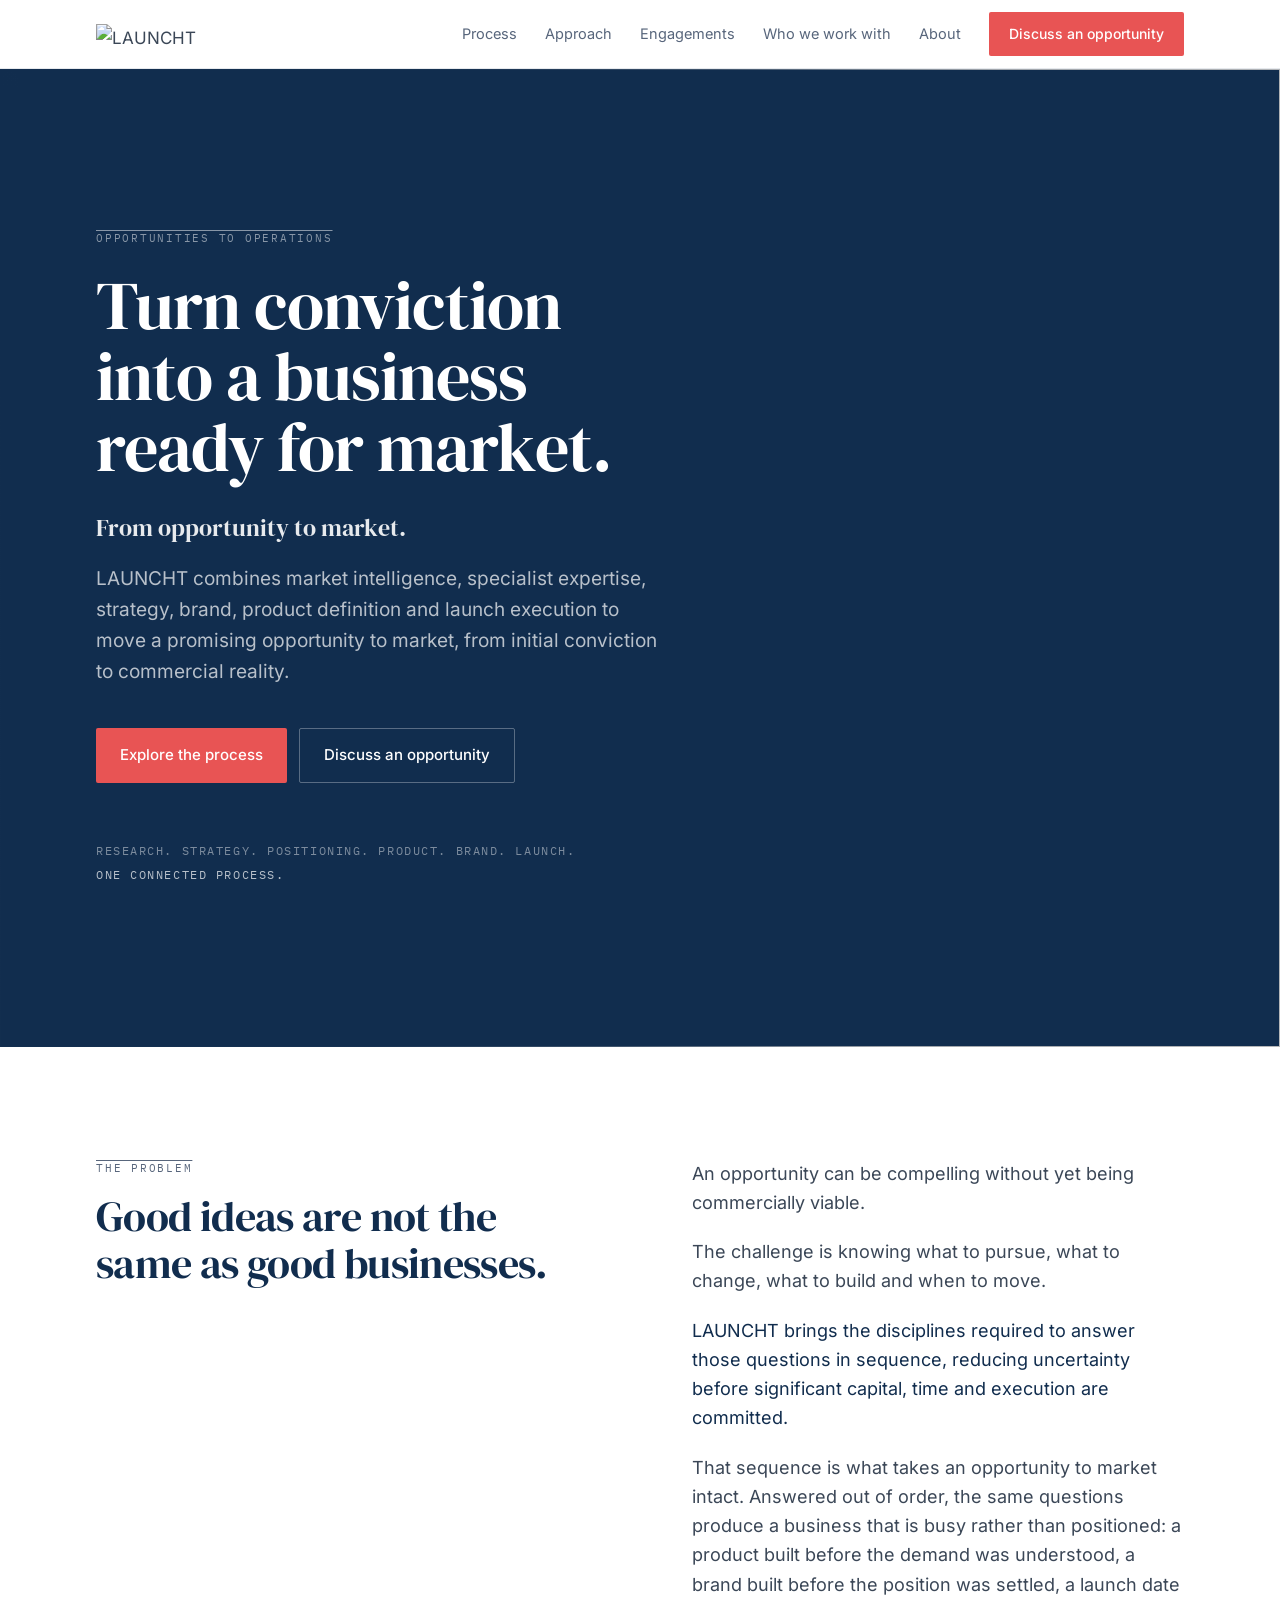
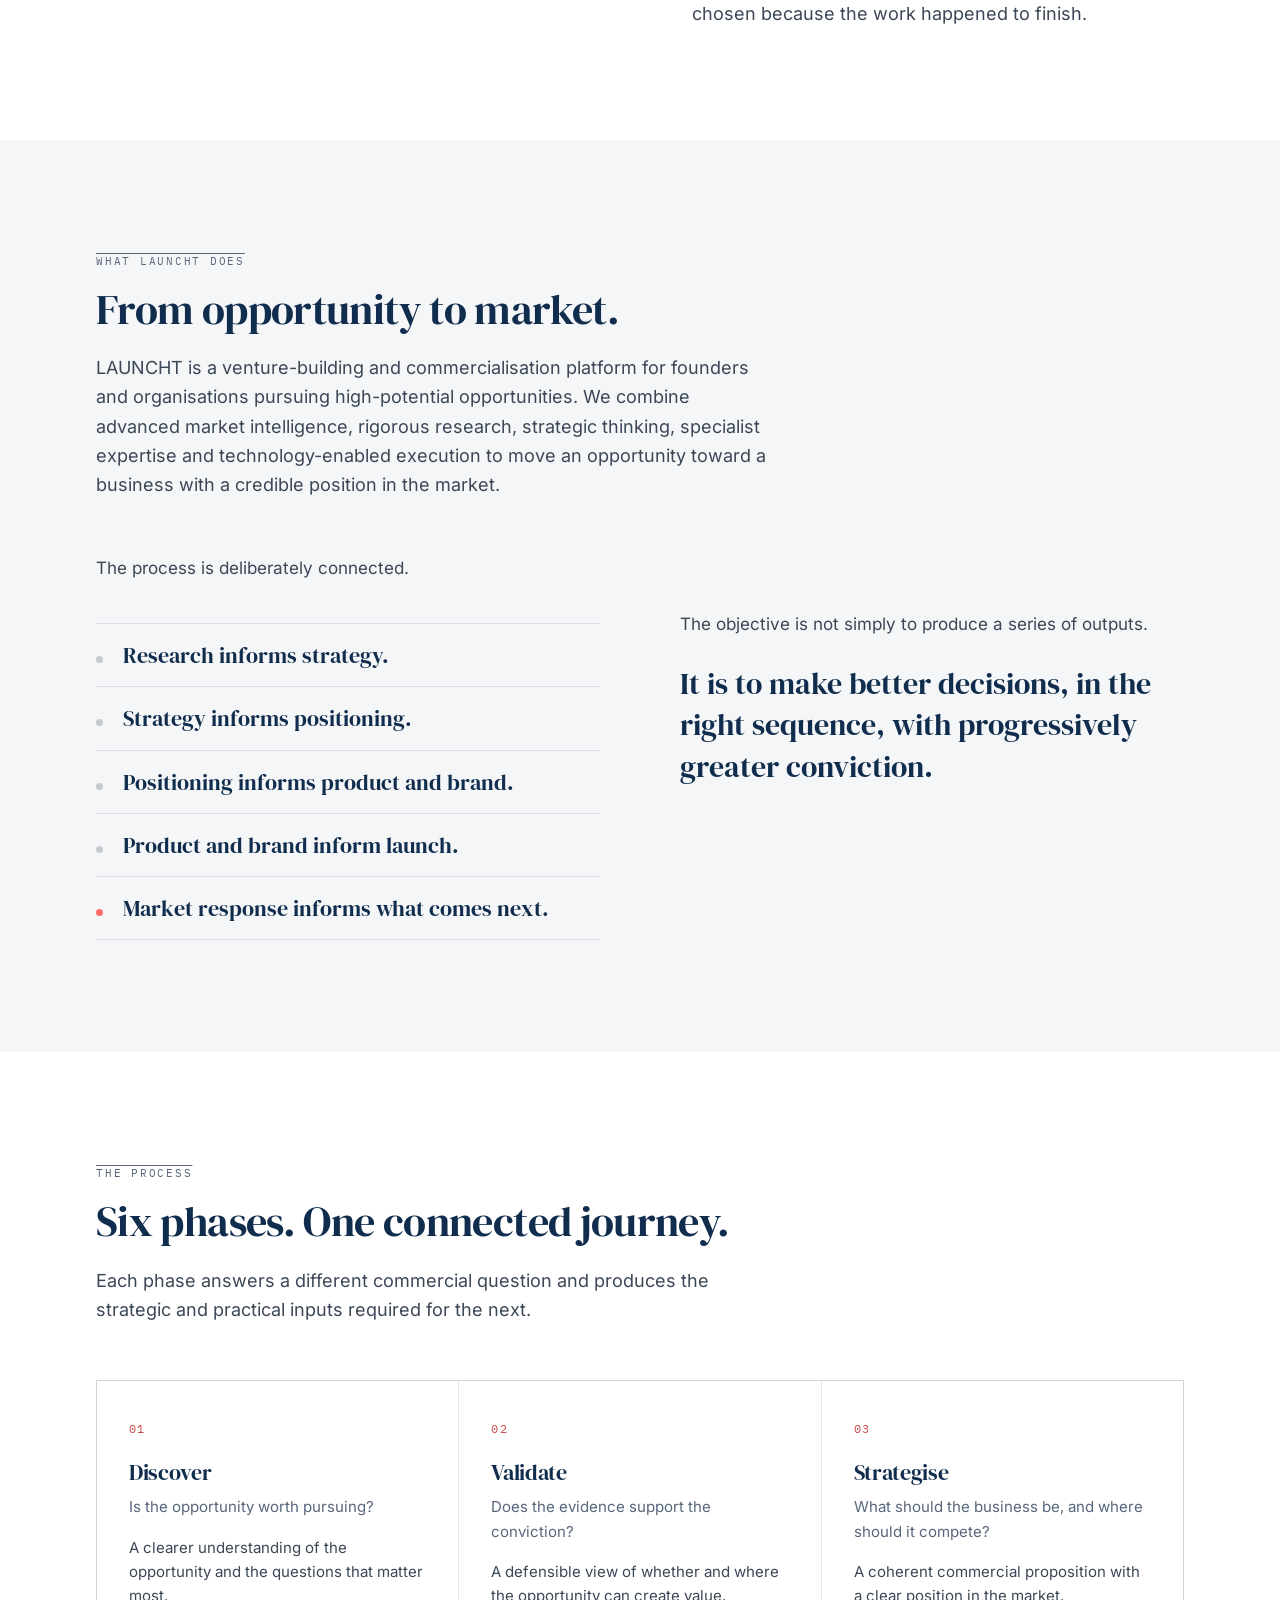
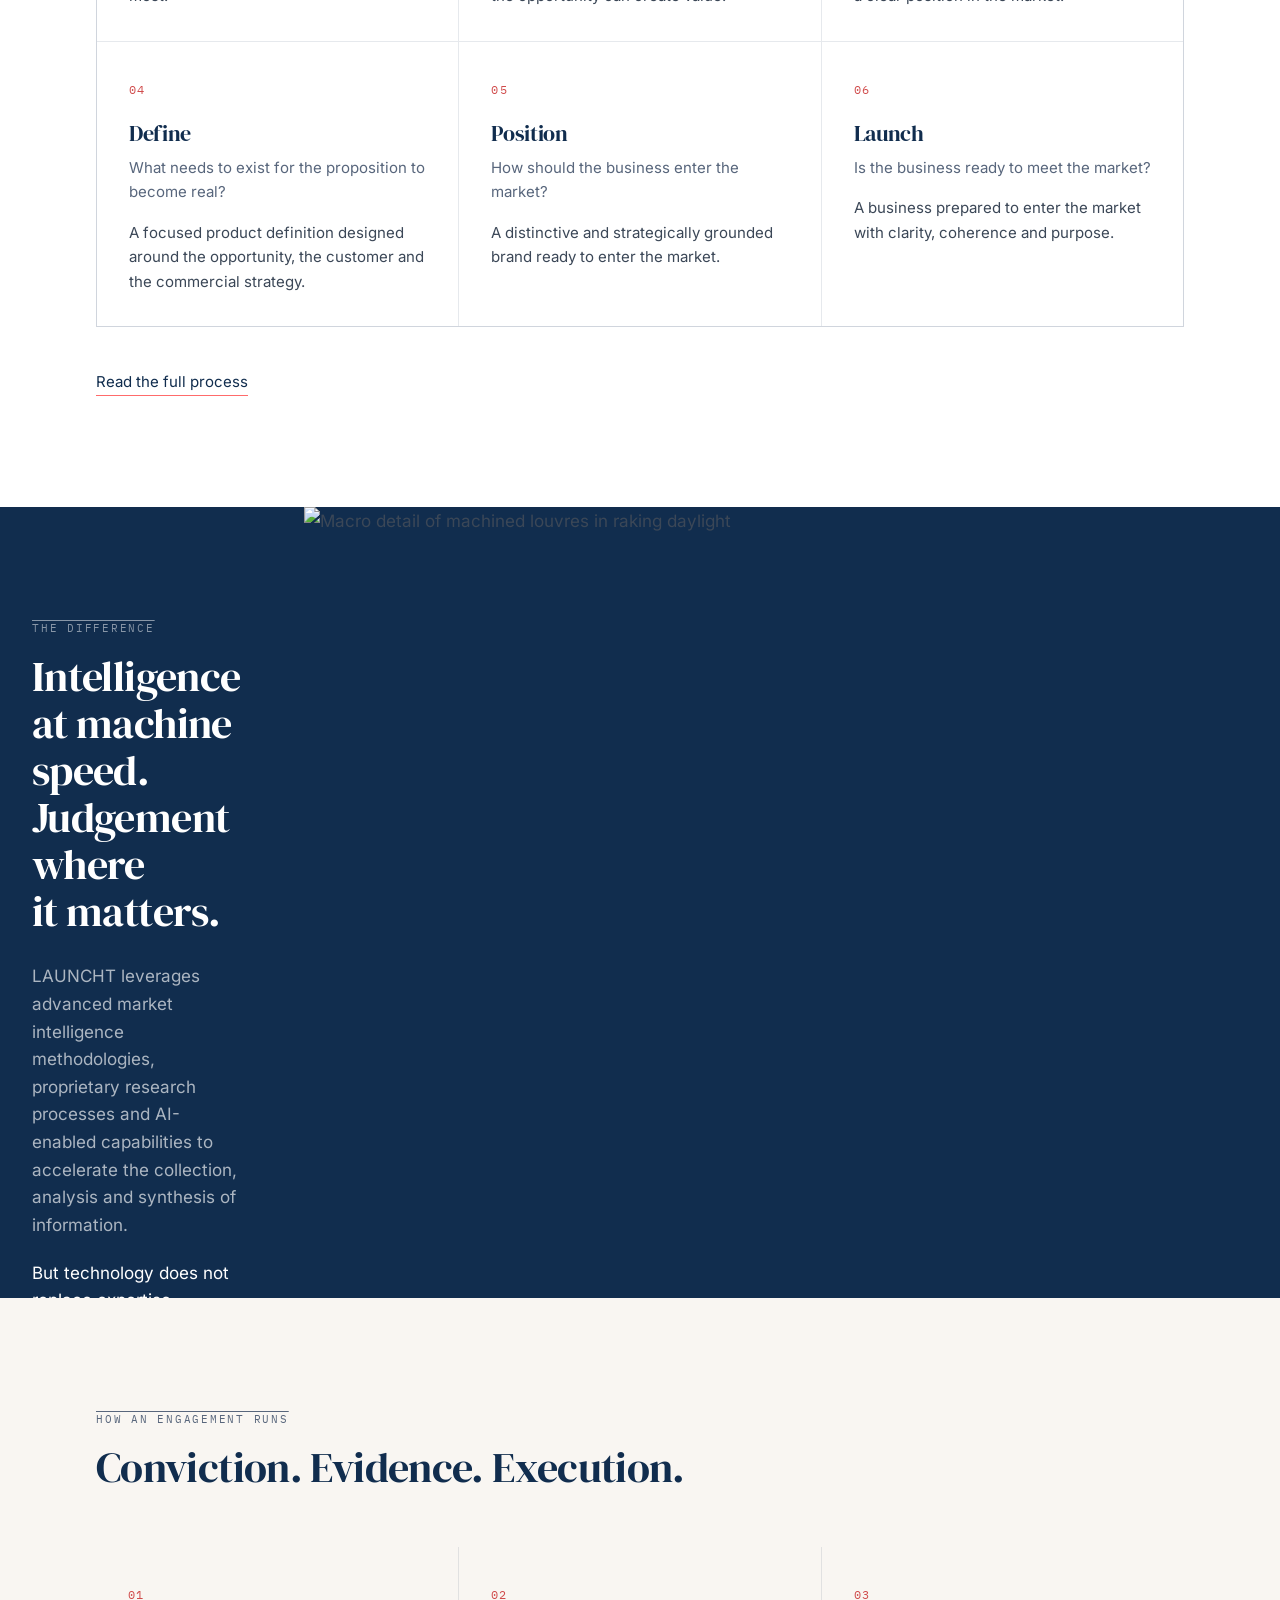
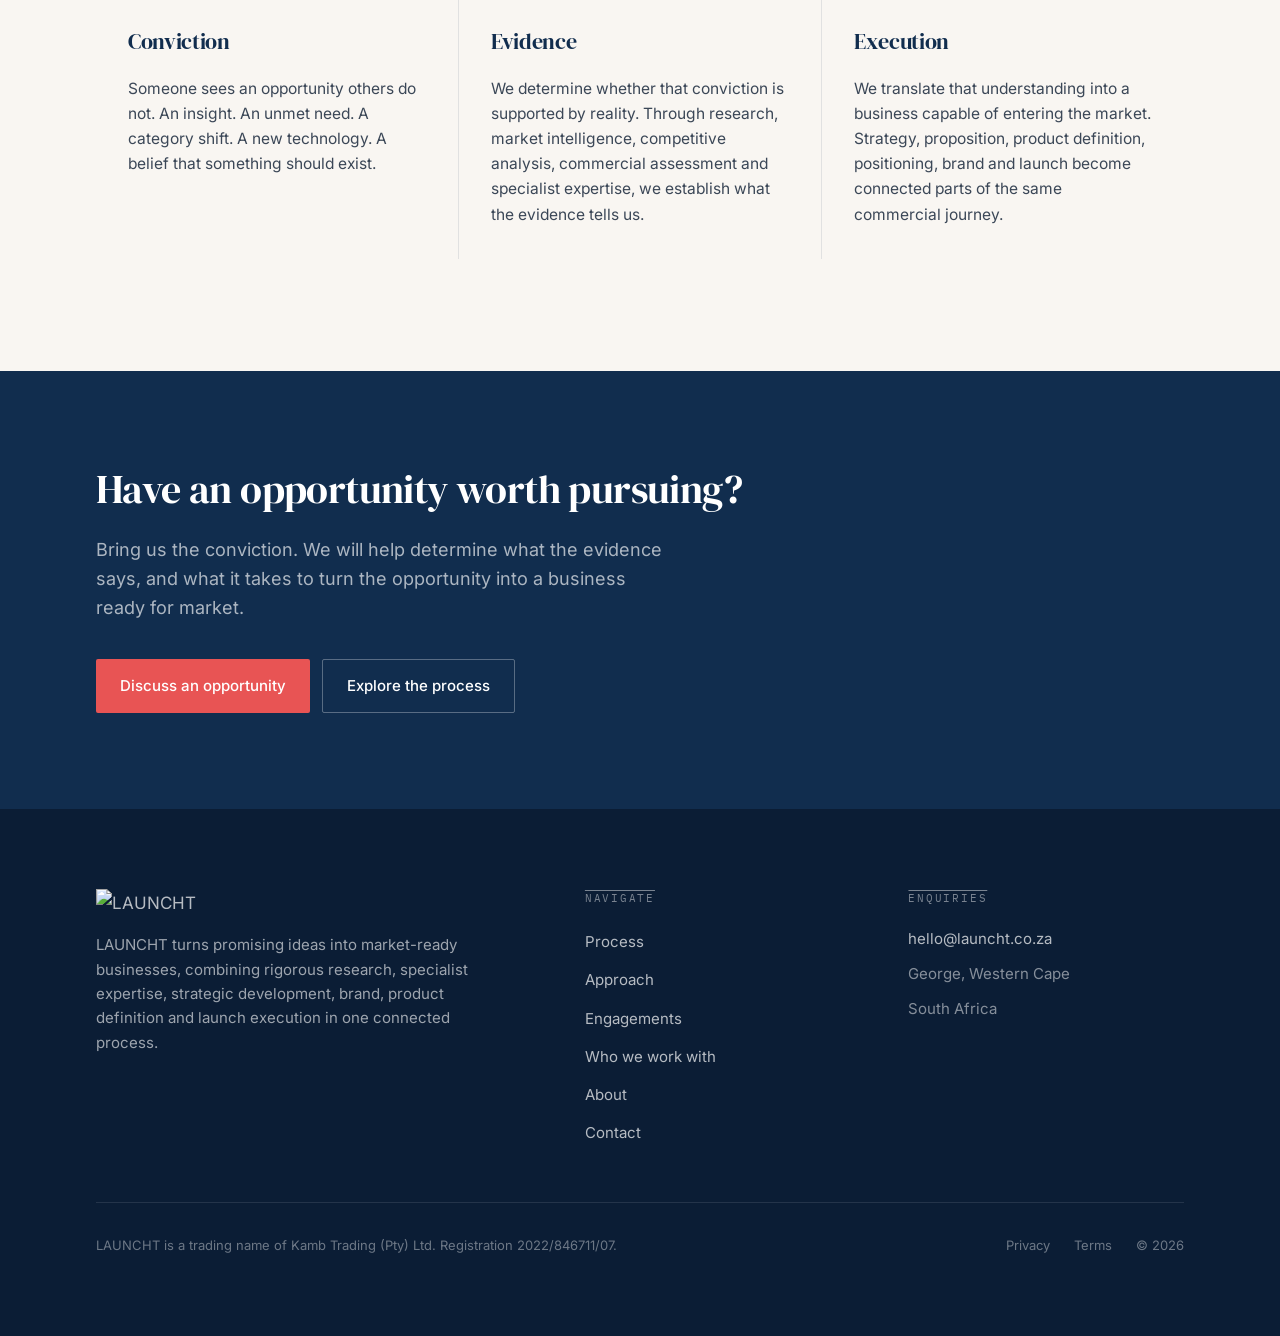
==== index.html @ ae45e566 "LAUNCHT preview: rebuild" ====
<!doctype html>
<html lang="en-ZA">
  <head>
    <meta charset="UTF-8" />
    <meta name="viewport" content="width=device-width, initial-scale=1" />
    <meta name="theme-color" content="#112D4E" />
    <link rel="icon" type="image/png" href="C:/Program Files/Git/launcht-site-preview/favicon.png" />
    <link rel="apple-touch-icon" href="C:/Program Files/Git/launcht-site-preview/logos/apple-touch-icon.png" />
    <!-- Two preloads. The serif sets the H1, which is the largest line on every page, so
         letting it swap would reflow the thing the visitor is reading first. Inter carries
         everything else. Mono is deliberately NOT preloaded - it sets overlines and phase
         markers at small sizes where a swap is invisible. -->
    <link rel="preload" href="C:/Program Files/Git/launcht-site-preview/fonts/dm-serif-display-400.woff2" as="font" type="font/woff2" crossorigin />
    <link rel="preload" href="C:/Program Files/Git/launcht-site-preview/fonts/inter-var.woff2" as="font" type="font/woff2" crossorigin />
    <meta data-rh="true" name="description" content="LAUNCHT moves an opportunity to market, combining research, strategy, brand, product definition and launch execution in one connected commercialisation process."/><meta data-rh="true" property="og:type" content="website"/><meta data-rh="true" property="og:title" content="LAUNCHT | Take an Opportunity to Market, on Evidence"/><meta data-rh="true" property="og:description" content="LAUNCHT moves an opportunity to market, combining research, strategy, brand, product definition and launch execution in one connected commercialisation process."/><meta data-rh="true" property="og:url" content="https://launcht.co.za/"/><meta data-rh="true" property="og:image" content="https://launcht.co.za/og.png"/> <link data-rh="true" rel="canonical" href="https://launcht.co.za/"/> <script data-rh="true" type="application/ld+json">{"@context":"https://schema.org","@type":"Organization","@id":"https://launcht.co.za/#organisation","name":"LAUNCHT","legalName":"Kamb Trading (Pty) Ltd","url":"https://launcht.co.za","logo":"https://launcht.co.za/logos/launcht-wordmark-navy.png","email":"hello@launcht.co.za","description":"A venture-building and commercialisation company. LAUNCHT combines research, strategy, brand, product definition and launch execution to take an opportunity to market.","address":{"@type":"PostalAddress","streetAddress":"3 Varing Avenue, Windsor Park","addressLocality":"George","addressRegion":"Western Cape","postalCode":"6529","addressCountry":"ZA"}}</script>
    <title data-rh="true">LAUNCHT | Take an Opportunity to Market, on Evidence</title>
    <meta data-rh="true" property="og:site_name" content="LAUNCHT"/><meta data-rh="true" property="og:locale" content="en_ZA"/><meta data-rh="true" property="og:image:width" content="1200"/><meta data-rh="true" property="og:image:height" content="630"/><meta data-rh="true" name="twitter:card" content="summary_large_image"/><meta data-rh="true" name="twitter:title" content="LAUNCHT | Take an Opportunity to Market, on Evidence"/><meta data-rh="true" name="twitter:description" content="LAUNCHT moves an opportunity to market, combining research, strategy, brand, product definition and launch execution in one connected commercialisation process."/><meta data-rh="true" name="twitter:image" content="https://launcht.co.za/og.png"/>
    <script type="module" crossorigin src="C:/Program Files/Git/launcht-site-preview/assets/nav-BCkyDh3F.js"></script>
    <style>@font-face{font-family:"DM Serif Display";font-style:normal;font-weight:400;font-display:swap;src:url(/fonts/dm-serif-display-400.woff2) format("woff2");unicode-range:U+0000-00FF,U+0131,U+0152-0153,U+02BB-02BC,U+02C6,U+02DA,U+02DC,U+0304,U+0308,U+0329,U+2000-206F,U+20AC,U+2122,U+2191,U+2193,U+2212,U+2215,U+FEFF,U+FFFD}@font-face{font-family:Inter;font-style:normal;font-weight:400 600;font-display:swap;src:url(/fonts/inter-var.woff2) format("woff2");unicode-range:U+0000-00FF,U+0131,U+0152-0153,U+02BB-02BC,U+02C6,U+02DA,U+02DC,U+0304,U+0308,U+0329,U+2000-206F,U+20AC,U+2122,U+2191,U+2193,U+2212,U+2215,U+FEFF,U+FFFD}@font-face{font-family:IBM Plex Mono;font-style:normal;font-weight:400;font-display:swap;src:url(/fonts/ibm-plex-mono-400.woff2) format("woff2");unicode-range:U+0000-00FF,U+0131,U+0152-0153,U+02BB-02BC,U+02C6,U+02DA,U+02DC,U+0304,U+0308,U+0329,U+2000-206F,U+20AC,U+2122,U+2191,U+2193,U+2212,U+2215,U+FEFF,U+FFFD}@font-face{font-family:IBM Plex Mono;font-style:normal;font-weight:500;font-display:swap;src:url(/fonts/ibm-plex-mono-500.woff2) format("woff2");unicode-range:U+0000-00FF,U+0131,U+0152-0153,U+02BB-02BC,U+02C6,U+02DA,U+02DC,U+0304,U+0308,U+0329,U+2000-206F,U+20AC,U+2122,U+2191,U+2193,U+2212,U+2215,U+FEFF,U+FFFD}*,:before,:after{--tw-border-spacing-x: 0;--tw-border-spacing-y: 0;--tw-translate-x: 0;--tw-translate-y: 0;--tw-rotate: 0;--tw-skew-x: 0;--tw-skew-y: 0;--tw-scale-x: 1;--tw-scale-y: 1;--tw-pan-x: ;--tw-pan-y: ;--tw-pinch-zoom: ;--tw-scroll-snap-strictness: proximity;--tw-gradient-from-position: ;--tw-gradient-via-position: ;--tw-gradient-to-position: ;--tw-ordinal: ;--tw-slashed-zero: ;--tw-numeric-figure: ;--tw-numeric-spacing: ;--tw-numeric-fraction: ;--tw-ring-inset: ;--tw-ring-offset-width: 0px;--tw-ring-offset-color: #fff;--tw-ring-color: rgb(59 130 246 / .5);--tw-ring-offset-shadow: 0 0 #0000;--tw-ring-shadow: 0 0 #0000;--tw-shadow: 0 0 #0000;--tw-shadow-colored: 0 0 #0000;--tw-blur: ;--tw-brightness: ;--tw-contrast: ;--tw-grayscale: ;--tw-hue-rotate: ;--tw-invert: ;--tw-saturate: ;--tw-sepia: ;--tw-drop-shadow: ;--tw-backdrop-blur: ;--tw-backdrop-brightness: ;--tw-backdrop-contrast: ;--tw-backdrop-grayscale: ;--tw-backdrop-hue-rotate: ;--tw-backdrop-invert: ;--tw-backdrop-opacity: ;--tw-backdrop-saturate: ;--tw-backdrop-sepia: ;--tw-contain-size: ;--tw-contain-layout: ;--tw-contain-paint: ;--tw-contain-style: }::backdrop{--tw-border-spacing-x: 0;--tw-border-spacing-y: 0;--tw-translate-x: 0;--tw-translate-y: 0;--tw-rotate: 0;--tw-skew-x: 0;--tw-skew-y: 0;--tw-scale-x: 1;--tw-scale-y: 1;--tw-pan-x: ;--tw-pan-y: ;--tw-pinch-zoom: ;--tw-scroll-snap-strictness: proximity;--tw-gradient-from-position: ;--tw-gradient-via-position: ;--tw-gradient-to-position: ;--tw-ordinal: ;--tw-slashed-zero: ;--tw-numeric-figure: ;--tw-numeric-spacing: ;--tw-numeric-fraction: ;--tw-ring-inset: ;--tw-ring-offset-width: 0px;--tw-ring-offset-color: #fff;--tw-ring-color: rgb(59 130 246 / .5);--tw-ring-offset-shadow: 0 0 #0000;--tw-ring-shadow: 0 0 #0000;--tw-shadow: 0 0 #0000;--tw-shadow-colored: 0 0 #0000;--tw-blur: ;--tw-brightness: ;--tw-contrast: ;--tw-grayscale: ;--tw-hue-rotate: ;--tw-invert: ;--tw-saturate: ;--tw-sepia: ;--tw-drop-shadow: ;--tw-backdrop-blur: ;--tw-backdrop-brightness: ;--tw-backdrop-contrast: ;--tw-backdrop-grayscale: ;--tw-backdrop-hue-rotate: ;--tw-backdrop-invert: ;--tw-backdrop-opacity: ;--tw-backdrop-saturate: ;--tw-backdrop-sepia: ;--tw-contain-size: ;--tw-contain-layout: ;--tw-contain-paint: ;--tw-contain-style: }*,:before,:after{box-sizing:border-box;border-width:0;border-style:solid;border-color:#e5e7eb}:before,:after{--tw-content: ""}html,:host{line-height:1.5;-webkit-text-size-adjust:100%;-moz-tab-size:4;-o-tab-size:4;tab-size:4;font-family:Inter,system-ui,-apple-system,Segoe UI,sans-serif;font-feature-settings:normal;font-variation-settings:normal;-webkit-tap-highlight-color:transparent}body{margin:0;line-height:inherit}hr{height:0;color:inherit;border-top-width:1px}abbr:where([title]){-webkit-text-decoration:underline dotted;text-decoration:underline dotted}h1,h2,h3,h4,h5,h6{font-size:inherit;font-weight:inherit}a{color:inherit;text-decoration:inherit}b,strong{font-weight:bolder}code,kbd,samp,pre{font-family:IBM Plex Mono,ui-monospace,monospace;font-feature-settings:normal;font-variation-settings:normal;font-size:1em}small{font-size:80%}sub,sup{font-size:75%;line-height:0;position:relative;vertical-align:baseline}sub{bottom:-.25em}sup{top:-.5em}table{text-indent:0;border-color:inherit;border-collapse:collapse}button,input,optgroup,select,textarea{font-family:inherit;font-feature-settings:inherit;font-variation-settings:inherit;font-size:100%;font-weight:inherit;line-height:inherit;letter-spacing:inherit;color:inherit;margin:0;padding:0}button,select{text-transform:none}button,input:where([type=button]),input:where([type=reset]),input:where([type=submit]){-webkit-appearance:button;background-color:transparent;background-image:none}:-moz-focusring{outline:auto}:-moz-ui-invalid{box-shadow:none}progress{vertical-align:baseline}::-webkit-inner-spin-button,::-webkit-outer-spin-button{height:auto}[type=search]{-webkit-appearance:textfield;outline-offset:-2px}::-webkit-search-decoration{-webkit-appearance:none}::-webkit-file-upload-button{-webkit-appearance:button;font:inherit}summary{display:list-item}blockquote,dl,dd,h1,h2,h3,h4,h5,h6,hr,figure,p,pre{margin:0}fieldset{margin:0;padding:0}legend{padding:0}ol,ul,menu{list-style:none;margin:0;padding:0}dialog{padding:0}textarea{resize:vertical}input::-moz-placeholder,textarea::-moz-placeholder{opacity:1;color:#9ca3af}input::placeholder,textarea::placeholder{opacity:1;color:#9ca3af}button,[role=button]{cursor:pointer}:disabled{cursor:default}img,svg,video,canvas,audio,iframe,embed,object{display:block;vertical-align:middle}img,video{max-width:100%;height:auto}[hidden]:where(:not([hidden=until-found])){display:none}:root{color-scheme:light}html{-webkit-text-size-adjust:100%;scroll-behavior:smooth}html[data-nav-open]{overflow:hidden}body{--tw-bg-opacity: 1;background-color:rgb(255 255 255 / var(--tw-bg-opacity, 1));font-family:Inter,system-ui,-apple-system,Segoe UI,sans-serif;--tw-text-opacity: 1;color:rgb(59 71 87 / var(--tw-text-opacity, 1));-webkit-font-smoothing:antialiased;-moz-osx-font-smoothing:grayscale;font-size:17px;line-height:1.65}h1,h2,h3{font-family:DM Serif Display,Georgia,Times New Roman,serif;font-weight:400;--tw-text-opacity: 1;color:rgb(17 45 78 / var(--tw-text-opacity, 1));text-wrap:balance;letter-spacing:-.015em}h1,h2,h3{font-weight:400!important;font-synthesis-weight:none}::-moz-selection{background-color:#ff6b6b40;--tw-text-opacity: 1;color:rgb(17 45 78 / var(--tw-text-opacity, 1))}::selection{background-color:#ff6b6b40;--tw-text-opacity: 1;color:rgb(17 45 78 / var(--tw-text-opacity, 1))}:focus-visible{outline:2px solid transparent;outline-offset:2px;--tw-ring-offset-shadow: var(--tw-ring-inset) 0 0 0 var(--tw-ring-offset-width) var(--tw-ring-offset-color);--tw-ring-shadow: var(--tw-ring-inset) 0 0 0 calc(2px + var(--tw-ring-offset-width)) var(--tw-ring-color);box-shadow:var(--tw-ring-offset-shadow),var(--tw-ring-shadow),var(--tw-shadow, 0 0 #0000);--tw-ring-opacity: 1;--tw-ring-color: rgb(255 107 107 / var(--tw-ring-opacity, 1));--tw-ring-offset-width: 2px;--tw-ring-offset-color: #FFFFFF}@media (prefers-reduced-motion: reduce){html{scroll-behavior:auto}*,*:before,*:after{animation-duration:.01ms!important;transition-duration:.01ms!important}}.overline{font-family:IBM Plex Mono,ui-monospace,monospace;font-size:11px;text-transform:uppercase;letter-spacing:.16em;--tw-text-opacity: 1;color:rgb(88 102 124 / var(--tw-text-opacity, 1))}.wrap{margin-left:auto;margin-right:auto;width:100%;max-width:72rem;padding-left:1.5rem;padding-right:1.5rem}@media (min-width: 640px){.wrap{padding-left:2rem;padding-right:2rem}}.band{padding-top:5rem;padding-bottom:5rem}@media (min-width: 640px){.band{padding-top:7rem;padding-bottom:7rem}}.btn-primary{display:inline-flex;align-items:center;justify-content:center;gap:.5rem;border-radius:.125rem;padding:.875rem 1.5rem;font-family:Inter,system-ui,-apple-system,Segoe UI,sans-serif;font-size:15px;font-weight:500;transition-property:color,background-color,border-color,text-decoration-color,fill,stroke;transition-timing-function:cubic-bezier(.4,0,.2,1);transition-duration:.15s;--tw-bg-opacity: 1;background-color:rgb(232 84 84 / var(--tw-bg-opacity, 1));--tw-text-opacity: 1;color:rgb(255 255 255 / var(--tw-text-opacity, 1))}.btn-primary:hover{--tw-bg-opacity: 1;background-color:rgb(214 74 74 / var(--tw-bg-opacity, 1))}.btn-ghost{display:inline-flex;align-items:center;justify-content:center;gap:.5rem;border-radius:.125rem;padding:.875rem 1.5rem;font-family:Inter,system-ui,-apple-system,Segoe UI,sans-serif;font-size:15px;font-weight:500;transition-property:color,background-color,border-color,text-decoration-color,fill,stroke;transition-timing-function:cubic-bezier(.4,0,.2,1);transition-duration:.15s;border-width:1px;border-color:#112d4e40;--tw-text-opacity: 1;color:rgb(17 45 78 / var(--tw-text-opacity, 1))}.btn-ghost:hover{border-color:#112d4e99;background-color:#112d4e08}.btn-ghost-invert{display:inline-flex;align-items:center;justify-content:center;gap:.5rem;border-radius:.125rem;padding:.875rem 1.5rem;font-family:Inter,system-ui,-apple-system,Segoe UI,sans-serif;font-size:15px;font-weight:500;transition-property:color,background-color,border-color,text-decoration-color,fill,stroke;transition-timing-function:cubic-bezier(.4,0,.2,1);transition-duration:.15s;border-width:1px;border-color:#ffffff4d;--tw-text-opacity: 1;color:rgb(255 255 255 / var(--tw-text-opacity, 1))}.btn-ghost-invert:hover{border-color:#ffffffb3;background-color:#ffffff1a}.rule{border-top-width:1px;border-color:#112d4e1a}.pointer-events-none{pointer-events:none}.visible{visibility:visible}.invisible{visibility:hidden}.static{position:static}.fixed{position:fixed}.absolute{position:absolute}.relative{position:relative}.sticky{position:sticky}.inset-0{inset:0}.left-\[-9999px\]{left:-9999px}.top-0{top:0}.top-auto{top:auto}.z-40{z-index:40}.order-1{order:1}.order-2{order:2}.-mr-2{margin-right:-.5rem}.mb-12{margin-bottom:3rem}.mb-2{margin-bottom:.5rem}.ml-auto{margin-left:auto}.mt-1{margin-top:.25rem}.mt-10{margin-top:2.5rem}.mt-12{margin-top:3rem}.mt-14{margin-top:3.5rem}.mt-2{margin-top:.5rem}.mt-3{margin-top:.75rem}.mt-4{margin-top:1rem}.mt-5{margin-top:1.25rem}.mt-6{margin-top:1.5rem}.mt-7{margin-top:1.75rem}.mt-8{margin-top:2rem}.mt-9{margin-top:2.25rem}.block{display:block}.flex{display:flex}.inline-flex{display:inline-flex}.table{display:table}.grid{display:grid}.hidden{display:none}.h-11{height:2.75rem}.h-4{height:1rem}.h-\[19px\]{height:19px}.h-\[20px\]{height:20px}.h-\[280px\]{height:280px}.h-\[68px\]{height:68px}.h-\[7px\]{height:7px}.h-full{height:100%}.h-px{height:1px}.min-h-screen{min-height:100vh}.w-11{width:2.75rem}.w-4{width:1rem}.w-\[7px\]{width:7px}.w-auto{width:auto}.w-full{width:100%}.w-px{width:1px}.min-w-0{min-width:0px}.max-w-2xl{max-width:42rem}.max-w-3xl{max-width:48rem}.max-w-4xl{max-width:56rem}.max-w-none{max-width:none}.max-w-sm{max-width:24rem}.max-w-xl{max-width:36rem}.flex-1{flex:1 1 0%}.shrink-0{flex-shrink:0}.flex-col{flex-direction:column}.flex-wrap{flex-wrap:wrap}.items-start{align-items:flex-start}.items-center{align-items:center}.items-baseline{align-items:baseline}.justify-center{justify-content:center}.justify-between{justify-content:space-between}.gap-10{gap:2.5rem}.gap-12{gap:3rem}.gap-14{gap:3.5rem}.gap-3{gap:.75rem}.gap-4{gap:1rem}.gap-5{gap:1.25rem}.gap-6{gap:1.5rem}.gap-7{gap:1.75rem}.gap-px{gap:1px}.gap-x-10{-moz-column-gap:2.5rem;column-gap:2.5rem}.gap-x-8{-moz-column-gap:2rem;column-gap:2rem}.gap-y-0{row-gap:0px}.gap-y-3{row-gap:.75rem}.space-y-0>:not([hidden])~:not([hidden]){--tw-space-y-reverse: 0;margin-top:calc(0px * calc(1 - var(--tw-space-y-reverse)));margin-bottom:calc(0px * var(--tw-space-y-reverse))}.space-y-2\.5>:not([hidden])~:not([hidden]){--tw-space-y-reverse: 0;margin-top:calc(.625rem * calc(1 - var(--tw-space-y-reverse)));margin-bottom:calc(.625rem * var(--tw-space-y-reverse))}.space-y-3>:not([hidden])~:not([hidden]){--tw-space-y-reverse: 0;margin-top:calc(.75rem * calc(1 - var(--tw-space-y-reverse)));margin-bottom:calc(.75rem * var(--tw-space-y-reverse))}.space-y-4>:not([hidden])~:not([hidden]){--tw-space-y-reverse: 0;margin-top:calc(1rem * calc(1 - var(--tw-space-y-reverse)));margin-bottom:calc(1rem * var(--tw-space-y-reverse))}.space-y-5>:not([hidden])~:not([hidden]){--tw-space-y-reverse: 0;margin-top:calc(1.25rem * calc(1 - var(--tw-space-y-reverse)));margin-bottom:calc(1.25rem * var(--tw-space-y-reverse))}.space-y-6>:not([hidden])~:not([hidden]){--tw-space-y-reverse: 0;margin-top:calc(1.5rem * calc(1 - var(--tw-space-y-reverse)));margin-bottom:calc(1.5rem * var(--tw-space-y-reverse))}.overflow-hidden{overflow:hidden}.rounded-full{border-radius:9999px}.rounded-sm{border-radius:.125rem}.border{border-width:1px}.border-b{border-bottom-width:1px}.border-l-2{border-left-width:2px}.border-t{border-top-width:1px}.border-ink\/10{border-color:#112d4e1a}.border-ink\/15{border-color:#112d4e26}.border-ink\/20{border-color:#112d4e33}.border-ink\/30{border-color:#112d4e4d}.border-ink\/\[0\.07\]{border-color:#112d4e12}.border-salmon{--tw-border-opacity: 1;border-color:rgb(255 107 107 / var(--tw-border-opacity, 1))}.border-salmon\/40{border-color:#ff6b6b66}.border-white\/10{border-color:#ffffff1a}.border-white\/15{border-color:#ffffff26}.bg-bone{--tw-bg-opacity: 1;background-color:rgb(245 246 247 / var(--tw-bg-opacity, 1))}.bg-ink\/10{background-color:#112d4e1a}.bg-midnight{--tw-bg-opacity: 1;background-color:rgb(17 45 78 / var(--tw-bg-opacity, 1))}.bg-midnight-deep{--tw-bg-opacity: 1;background-color:rgb(11 29 53 / var(--tw-bg-opacity, 1))}.bg-paper{--tw-bg-opacity: 1;background-color:rgb(255 255 255 / var(--tw-bg-opacity, 1))}.bg-paper\/95{background-color:#fffffff2}.bg-salmon\/\[0\.07\]{background-color:#ff6b6b12}.bg-sand{--tw-bg-opacity: 1;background-color:rgb(249 246 242 / var(--tw-bg-opacity, 1))}.object-cover{-o-object-fit:cover;object-fit:cover}.p-7{padding:1.75rem}.p-8{padding:2rem}.\!px-5{padding-left:1.25rem!important;padding-right:1.25rem!important}.\!py-2\.5{padding-top:.625rem!important;padding-bottom:.625rem!important}.px-4{padding-left:1rem;padding-right:1rem}.px-6{padding-left:1.5rem;padding-right:1.5rem}.py-16{padding-top:4rem;padding-bottom:4rem}.py-20{padding-top:5rem;padding-bottom:5rem}.py-24{padding-top:6rem;padding-bottom:6rem}.py-28{padding-top:7rem;padding-bottom:7rem}.py-3{padding-top:.75rem;padding-bottom:.75rem}.py-3\.5{padding-top:.875rem;padding-bottom:.875rem}.py-4{padding-top:1rem;padding-bottom:1rem}.py-8{padding-top:2rem;padding-bottom:2rem}.pb-0\.5{padding-bottom:.125rem}.pb-1{padding-bottom:.25rem}.pl-5{padding-left:1.25rem}.pt-5{padding-top:1.25rem}.pt-6{padding-top:1.5rem}.pt-8{padding-top:2rem}.font-display{font-family:DM Serif Display,Georgia,Times New Roman,serif}.font-mono{font-family:IBM Plex Mono,ui-monospace,monospace}.\!text-\[14px\]{font-size:14px!important}.text-\[12\.5px\]{font-size:12.5px}.text-\[12px\]{font-size:12px}.text-\[13\.5px\]{font-size:13.5px}.text-\[13px\]{font-size:13px}.text-\[14\.5px\]{font-size:14.5px}.text-\[14px\]{font-size:14px}.text-\[15\.5px\]{font-size:15.5px}.text-\[15px\]{font-size:15px}.text-\[16\.5px\]{font-size:16.5px}.text-\[16px\]{font-size:16px}.text-\[17px\]{font-size:17px}.text-\[18px\]{font-size:18px}.text-\[19px\]{font-size:19px}.text-\[20px\]{font-size:20px}.text-\[21px\]{font-size:21px}.text-\[22px\]{font-size:22px}.text-\[24px\]{font-size:24px}.text-\[26px\]{font-size:26px}.text-\[28px\]{font-size:28px}.text-\[30px\]{font-size:30px}.text-\[36px\]{font-size:36px}.text-\[38px\]{font-size:38px}.text-\[40px\]{font-size:40px}.font-medium{font-weight:500}.uppercase{text-transform:uppercase}.leading-\[1\.04\]{line-height:1.04}.leading-\[1\.06\]{line-height:1.06}.leading-\[1\.12\]{line-height:1.12}.leading-\[1\.1\]{line-height:1.1}.leading-loose{line-height:2}.leading-relaxed{line-height:1.625}.leading-snug{line-height:1.375}.leading-tight{line-height:1.25}.tracking-\[0\.12em\]{letter-spacing:.12em}.tracking-\[0\.13em\]{letter-spacing:.13em}.tracking-\[0\.14em\]{letter-spacing:.14em}.tracking-\[0\.1em\]{letter-spacing:.1em}.\!text-white{--tw-text-opacity: 1 !important;color:rgb(255 255 255 / var(--tw-text-opacity, 1))!important}.\!text-white\/45{color:#ffffff73!important}.\!text-white\/50{color:#ffffff80!important}.text-body{--tw-text-opacity: 1;color:rgb(59 71 87 / var(--tw-text-opacity, 1))}.text-ink{--tw-text-opacity: 1;color:rgb(17 45 78 / var(--tw-text-opacity, 1))}.text-muted{--tw-text-opacity: 1;color:rgb(88 102 124 / var(--tw-text-opacity, 1))}.text-salmon{--tw-text-opacity: 1;color:rgb(255 107 107 / var(--tw-text-opacity, 1))}.text-salmon-fill{--tw-text-opacity: 1;color:rgb(232 84 84 / var(--tw-text-opacity, 1))}.text-salmon-text{--tw-text-opacity: 1;color:rgb(208 75 75 / var(--tw-text-opacity, 1))}.text-white{--tw-text-opacity: 1;color:rgb(255 255 255 / var(--tw-text-opacity, 1))}.text-white\/40{color:#fff6}.text-white\/45{color:#ffffff73}.text-white\/50{color:#ffffff80}.text-white\/60{color:#fff9}.text-white\/65{color:#ffffffa6}.text-white\/70{color:#ffffffb3}.text-white\/80{color:#fffc}.text-white\/90{color:#ffffffe6}.overline{text-decoration-line:overline}.invert{--tw-invert: invert(100%);filter:var(--tw-blur) var(--tw-brightness) var(--tw-contrast) var(--tw-grayscale) var(--tw-hue-rotate) var(--tw-invert) var(--tw-saturate) var(--tw-sepia) var(--tw-drop-shadow)}.filter{filter:var(--tw-blur) var(--tw-brightness) var(--tw-contrast) var(--tw-grayscale) var(--tw-hue-rotate) var(--tw-invert) var(--tw-saturate) var(--tw-sepia) var(--tw-drop-shadow)}.backdrop-blur{--tw-backdrop-blur: blur(8px);backdrop-filter:var(--tw-backdrop-blur) var(--tw-backdrop-brightness) var(--tw-backdrop-contrast) var(--tw-backdrop-grayscale) var(--tw-backdrop-hue-rotate) var(--tw-backdrop-invert) var(--tw-backdrop-opacity) var(--tw-backdrop-saturate) var(--tw-backdrop-sepia)}.transition-colors{transition-property:color,background-color,border-color,text-decoration-color,fill,stroke;transition-timing-function:cubic-bezier(.4,0,.2,1);transition-duration:.15s}.placeholder\:text-muted\/60::-moz-placeholder{color:#58667c99}.placeholder\:text-muted\/60::placeholder{color:#58667c99}.last\:border-0:last-child{border-width:0px}.hover\:border-salmon-fill:hover{--tw-border-opacity: 1;border-color:rgb(232 84 84 / var(--tw-border-opacity, 1))}.hover\:text-ink:hover{--tw-text-opacity: 1;color:rgb(17 45 78 / var(--tw-text-opacity, 1))}.hover\:text-salmon-text:hover{--tw-text-opacity: 1;color:rgb(208 75 75 / var(--tw-text-opacity, 1))}.hover\:text-white:hover{--tw-text-opacity: 1;color:rgb(255 255 255 / var(--tw-text-opacity, 1))}.hover\:text-white\/80:hover{color:#fffc}.focus\:border-ink\/50:focus{border-color:#112d4e80}.focus\:outline-none:focus{outline:2px solid transparent;outline-offset:2px}.focus\:ring-2:focus{--tw-ring-offset-shadow: var(--tw-ring-inset) 0 0 0 var(--tw-ring-offset-width) var(--tw-ring-offset-color);--tw-ring-shadow: var(--tw-ring-inset) 0 0 0 calc(2px + var(--tw-ring-offset-width)) var(--tw-ring-color);box-shadow:var(--tw-ring-offset-shadow),var(--tw-ring-shadow),var(--tw-shadow, 0 0 #0000)}.focus\:ring-salmon\/40:focus{--tw-ring-color: rgb(255 107 107 / .4)}@media (min-width: 640px){.sm\:h-\[21px\]{height:21px}.sm\:h-\[360px\]{height:360px}.sm\:h-\[380px\]{height:380px}.sm\:w-auto{width:auto}.sm\:grid-cols-2{grid-template-columns:repeat(2,minmax(0,1fr))}.sm\:grid-cols-3{grid-template-columns:repeat(3,minmax(0,1fr))}.sm\:flex-row{flex-direction:row}.sm\:items-center{align-items:center}.sm\:justify-between{justify-content:space-between}.sm\:gap-10{gap:2.5rem}.sm\:p-10{padding:2.5rem}.sm\:p-8{padding:2rem}.sm\:py-20{padding-top:5rem;padding-bottom:5rem}.sm\:py-24{padding-top:6rem;padding-bottom:6rem}.sm\:py-28{padding-top:7rem;padding-bottom:7rem}.sm\:py-32{padding-top:8rem;padding-bottom:8rem}.sm\:py-36{padding-top:9rem;padding-bottom:9rem}.sm\:text-\[18px\]{font-size:18px}.sm\:text-\[19px\]{font-size:19px}.sm\:text-\[22px\]{font-size:22px}.sm\:text-\[24px\]{font-size:24px}.sm\:text-\[27px\]{font-size:27px}.sm\:text-\[28px\]{font-size:28px}.sm\:text-\[30px\]{font-size:30px}.sm\:text-\[32px\]{font-size:32px}.sm\:text-\[34px\]{font-size:34px}.sm\:text-\[36px\]{font-size:36px}.sm\:text-\[38px\]{font-size:38px}.sm\:text-\[40px\]{font-size:40px}.sm\:text-\[48px\]{font-size:48px}.sm\:text-\[52px\]{font-size:52px}.sm\:text-\[56px\]{font-size:56px}}@media (min-width: 1024px){.lg\:order-1{order:1}.lg\:order-2{order:2}.lg\:flex{display:flex}.lg\:grid{display:grid}.lg\:hidden{display:none}.lg\:h-\[460px\]{height:460px}.lg\:h-full{height:100%}.lg\:w-full{width:100%}.lg\:max-w-\[608px\]{max-width:608px}.lg\:grid-cols-3{grid-template-columns:repeat(3,minmax(0,1fr))}.lg\:grid-cols-\[1\.05fr_1fr\]{grid-template-columns:1.05fr 1fr}.lg\:grid-cols-\[1\.1fr_1fr\]{grid-template-columns:1.1fr 1fr}.lg\:grid-cols-\[1\.25fr_1fr\]{grid-template-columns:1.25fr 1fr}.lg\:grid-cols-\[1\.6fr_1fr_1fr\]{grid-template-columns:1.6fr 1fr 1fr}.lg\:grid-cols-\[1fr_1\.1fr\]{grid-template-columns:1fr 1.1fr}.lg\:grid-cols-\[1fr_1fr\]{grid-template-columns:1fr 1fr}.lg\:items-start{align-items:flex-start}.lg\:items-center{align-items:center}.lg\:gap-16{gap:4rem}.lg\:gap-20{gap:5rem}.lg\:p-10{padding:2.5rem}.lg\:py-40{padding-top:10rem;padding-bottom:10rem}.lg\:pl-8{padding-left:2rem}.lg\:pr-16{padding-right:4rem}.lg\:pt-14{padding-top:3.5rem}.lg\:pt-16{padding-top:4rem}.lg\:pt-2{padding-top:.5rem}.lg\:pt-8{padding-top:2rem}.lg\:text-\[42px\]{font-size:42px}.lg\:text-\[62px\]{font-size:62px}.lg\:text-\[68px\]{font-size:68px}}
</style>
  </head>
  <body>
    <div id="root"><div class="flex min-h-screen flex-col"><header class="sticky top-0 z-40 border-b border-ink/10 bg-paper/95 backdrop-blur"><div class="wrap flex h-[68px] items-center justify-between gap-6"><a class="flex shrink-0 items-center" aria-label="LAUNCHT home" href="C:/Program Files/Git/launcht-site-preview/"><img src="C:/Program Files/Git/launcht-site-preview/logos/launcht-wordmark-navy.png" alt="LAUNCHT" width="1400" height="182" class="h-[19px] w-auto sm:h-[21px]"/></a><nav aria-label="Primary" class="hidden items-center gap-7 lg:flex"><a class="text-[14.5px] transition-colors text-muted hover:text-ink" href="C:/Program Files/Git/launcht-site-preview/process/">Process</a><a class="text-[14.5px] transition-colors text-muted hover:text-ink" href="C:/Program Files/Git/launcht-site-preview/approach/">Approach</a><a class="text-[14.5px] transition-colors text-muted hover:text-ink" href="C:/Program Files/Git/launcht-site-preview/engagements/">Engagements</a><a class="text-[14.5px] transition-colors text-muted hover:text-ink" href="C:/Program Files/Git/launcht-site-preview/who-we-work-with/">Who we work with</a><a class="text-[14.5px] transition-colors text-muted hover:text-ink" href="C:/Program Files/Git/launcht-site-preview/about/">About</a><a class="btn-primary !px-5 !py-2.5 !text-[14px]" href="C:/Program Files/Git/launcht-site-preview/contact/">Discuss an opportunity</a></nav><button type="button" data-nav-toggle="true" aria-expanded="false" aria-controls="mobile-nav" aria-label="Open the menu" class="-mr-2 inline-flex h-11 w-11 items-center justify-center rounded-sm text-ink lg:hidden"><svg data-icon="menu" width="22" height="22" viewBox="0 0 24 24" fill="none" aria-hidden="true"><path d="M3 6h18M3 12h18M3 18h18" stroke="currentColor" stroke-width="1.6" stroke-linecap="round"></path></svg><svg data-icon="close" class="hidden" width="22" height="22" viewBox="0 0 24 24" fill="none" aria-hidden="true"><path d="M5 5l14 14M19 5L5 19" stroke="currentColor" stroke-width="1.6" stroke-linecap="round"></path></svg></button></div><div id="mobile-nav" hidden="" class="border-t border-ink/10 bg-paper lg:hidden"><nav aria-label="Primary, mobile" class="wrap flex flex-col py-3"><a class="border-b border-ink/[0.07] py-3.5 text-[15px] text-ink last:border-0" href="C:/Program Files/Git/launcht-site-preview/process/">Process</a><a class="border-b border-ink/[0.07] py-3.5 text-[15px] text-ink last:border-0" href="C:/Program Files/Git/launcht-site-preview/approach/">Approach</a><a class="border-b border-ink/[0.07] py-3.5 text-[15px] text-ink last:border-0" href="C:/Program Files/Git/launcht-site-preview/engagements/">Engagements</a><a class="border-b border-ink/[0.07] py-3.5 text-[15px] text-ink last:border-0" href="C:/Program Files/Git/launcht-site-preview/who-we-work-with/">Who we work with</a><a class="border-b border-ink/[0.07] py-3.5 text-[15px] text-ink last:border-0" href="C:/Program Files/Git/launcht-site-preview/about/">About</a><a class="btn-primary mt-4 mb-2" href="C:/Program Files/Git/launcht-site-preview/contact/">Discuss an opportunity</a></nav></div></header><main class="flex-1"><section class="relative overflow-hidden bg-midnight"><img src="C:/Program Files/Git/launcht-site-preview/images/01-hero-system.png" alt="" aria-hidden="true" class="pointer-events-none absolute inset-0 h-full w-full object-cover"/><div class="pointer-events-none absolute inset-0" style="background:linear-gradient(96deg, #112D4E 0%, rgba(17,45,78,0.97) 34%, rgba(17,45,78,0.72) 52%, rgba(17,45,78,0.18) 72%, rgba(17,45,78,0.06) 100%)" aria-hidden="true"></div><div class="wrap relative py-24 sm:py-32 lg:py-40"><p class="overline !text-white/50">Opportunities to operations</p><h1 class="mt-6 max-w-3xl text-[40px] leading-[1.04] text-white sm:text-[56px] lg:text-[68px]">Turn conviction into a business ready for market.</h1><p class="mt-7 max-w-xl font-display text-[21px] leading-snug text-white/90 sm:text-[24px]">From opportunity to market.</p><p class="mt-5 max-w-xl text-[17px] leading-relaxed text-white/70 sm:text-[19px]">LAUNCHT combines market intelligence, specialist expertise, strategy, brand, product definition and launch execution to move a promising opportunity to market, from initial conviction to commercial reality.</p><div class="mt-10 flex flex-wrap gap-3"><a class="btn-primary" href="C:/Program Files/Git/launcht-site-preview/process/">Explore the process</a><a class="btn-ghost-invert" href="C:/Program Files/Git/launcht-site-preview/contact/">Discuss an opportunity</a></div><p class="mt-14 max-w-xl font-mono text-[12px] uppercase leading-loose tracking-[0.13em] text-white/45">Research. Strategy. Positioning. Product. Brand. Launch.<span class="block text-white/70">One connected process.</span></p></div></section><section class="band bg-paper "><div class="wrap grid gap-14 lg:grid-cols-[1.05fr_1fr] lg:items-start lg:gap-20"><header class="max-w-3xl"><p class="overline ">The problem</p><h2 class="mt-4 text-[28px] leading-[1.12] sm:text-[36px] lg:text-[42px] ">Good ideas are not the same as good businesses.</h2></header><div class="space-y-5 text-[17px] leading-relaxed text-body sm:text-[18px]"><p>An opportunity can be compelling without yet being commercially viable.</p><p>The challenge is knowing what to pursue, what to change, what to build and when to move.</p><p class="text-ink">LAUNCHT brings the disciplines required to answer those questions in sequence, reducing uncertainty before significant capital, time and execution are committed.</p><p>That sequence is what takes an opportunity to market intact. Answered out of order, the same questions produce a business that is busy rather than positioned: a product built before the demand was understood, a brand built before the position was settled, a launch date chosen because the work happened to finish.</p></div></div></section><section class="band bg-bone "><div class="wrap"><header class="max-w-3xl"><p class="overline ">What LAUNCHT does</p><h2 class="mt-4 text-[28px] leading-[1.12] sm:text-[36px] lg:text-[42px] ">From opportunity to market.</h2><p class="mt-5 max-w-2xl text-[17px] leading-relaxed sm:text-[18px] text-body">LAUNCHT is a venture-building and commercialisation platform for founders and organisations pursuing high-potential opportunities. We combine advanced market intelligence, rigorous research, strategic thinking, specialist expertise and technology-enabled execution to move an opportunity toward a business with a credible position in the market.</p></header><div class="mt-14 grid gap-14 lg:grid-cols-[1fr_1fr] lg:gap-20"><div><p class="text-[17px] leading-relaxed text-body">The process is deliberately connected.</p><ul class="mt-10 space-y-0"><li class="flex items-baseline gap-5 border-t py-4 border-ink/10 "><span class="mt-1 h-[7px] w-[7px] shrink-0 rounded-full" style="background:currentColor;opacity:0.25" aria-hidden="true"></span><span class="font-display text-[19px] leading-snug sm:text-[22px] text-ink">Research informs strategy.</span></li><li class="flex items-baseline gap-5 border-t py-4 border-ink/10 "><span class="mt-1 h-[7px] w-[7px] shrink-0 rounded-full" style="background:currentColor;opacity:0.25" aria-hidden="true"></span><span class="font-display text-[19px] leading-snug sm:text-[22px] text-ink">Strategy informs positioning.</span></li><li class="flex items-baseline gap-5 border-t py-4 border-ink/10 "><span class="mt-1 h-[7px] w-[7px] shrink-0 rounded-full" style="background:currentColor;opacity:0.25" aria-hidden="true"></span><span class="font-display text-[19px] leading-snug sm:text-[22px] text-ink">Positioning informs product and brand.</span></li><li class="flex items-baseline gap-5 border-t py-4 border-ink/10 "><span class="mt-1 h-[7px] w-[7px] shrink-0 rounded-full" style="background:currentColor;opacity:0.25" aria-hidden="true"></span><span class="font-display text-[19px] leading-snug sm:text-[22px] text-ink">Product and brand inform launch.</span></li><li class="flex items-baseline gap-5 border-t py-4 border-ink/10 border-b border-ink/10"><span class="mt-1 h-[7px] w-[7px] shrink-0 rounded-full" style="background:#FF6B6B;opacity:1" aria-hidden="true"></span><span class="font-display text-[19px] leading-snug sm:text-[22px] text-ink">Market response informs what comes next.</span></li></ul></div><div class="lg:pt-14"><p class="text-[17px] leading-relaxed text-body">The objective is not simply to produce a series of outputs.</p><p class="mt-6 font-display text-[24px] leading-snug text-ink sm:text-[30px]">It is to make better decisions, in the right sequence, with progressively greater conviction.</p></div></div></div></section><section class="band bg-paper "><div class="wrap"><header class="max-w-3xl"><p class="overline ">The process</p><h2 class="mt-4 text-[28px] leading-[1.12] sm:text-[36px] lg:text-[42px] ">Six phases. One connected journey.</h2><p class="mt-5 max-w-2xl text-[17px] leading-relaxed sm:text-[18px] text-body">Each phase answers a different commercial question and produces the strategic and practical inputs required for the next.</p></header><ol class="mt-14 grid gap-px border border-ink/10 bg-ink/10 sm:grid-cols-2 lg:grid-cols-3"><li class="bg-paper p-7 sm:p-8"><span class="font-mono text-[12px] tracking-[0.12em] text-salmon-text">01</span><h3 class="mt-4 text-[22px] leading-snug">Discover</h3><p class="mt-2 text-[15px] leading-relaxed text-muted">Is the opportunity worth pursuing?</p><p class="mt-4 text-[15px] leading-relaxed text-body">A clearer understanding of the opportunity and the questions that matter most.</p></li><li class="bg-paper p-7 sm:p-8"><span class="font-mono text-[12px] tracking-[0.12em] text-salmon-text">02</span><h3 class="mt-4 text-[22px] leading-snug">Validate</h3><p class="mt-2 text-[15px] leading-relaxed text-muted">Does the evidence support the conviction?</p><p class="mt-4 text-[15px] leading-relaxed text-body">A defensible view of whether and where the opportunity can create value.</p></li><li class="bg-paper p-7 sm:p-8"><span class="font-mono text-[12px] tracking-[0.12em] text-salmon-text">03</span><h3 class="mt-4 text-[22px] leading-snug">Strategise</h3><p class="mt-2 text-[15px] leading-relaxed text-muted">What should the business be, and where should it compete?</p><p class="mt-4 text-[15px] leading-relaxed text-body">A coherent commercial proposition with a clear position in the market.</p></li><li class="bg-paper p-7 sm:p-8"><span class="font-mono text-[12px] tracking-[0.12em] text-salmon-text">04</span><h3 class="mt-4 text-[22px] leading-snug">Define</h3><p class="mt-2 text-[15px] leading-relaxed text-muted">What needs to exist for the proposition to become real?</p><p class="mt-4 text-[15px] leading-relaxed text-body">A focused product definition designed around the opportunity, the customer and the commercial strategy.</p></li><li class="bg-paper p-7 sm:p-8"><span class="font-mono text-[12px] tracking-[0.12em] text-salmon-text">05</span><h3 class="mt-4 text-[22px] leading-snug">Position</h3><p class="mt-2 text-[15px] leading-relaxed text-muted">How should the business enter the market?</p><p class="mt-4 text-[15px] leading-relaxed text-body">A distinctive and strategically grounded brand ready to enter the market.</p></li><li class="bg-paper p-7 sm:p-8"><span class="font-mono text-[12px] tracking-[0.12em] text-salmon-text">06</span><h3 class="mt-4 text-[22px] leading-snug">Launch</h3><p class="mt-2 text-[15px] leading-relaxed text-muted">Is the business ready to meet the market?</p><p class="mt-4 text-[15px] leading-relaxed text-body">A business prepared to enter the market with clarity, coherence and purpose.</p></li></ol><p class="mt-10"><a class="border-b border-salmon pb-1 text-[15px] text-ink transition-colors hover:border-salmon-fill hover:text-salmon-text" href="C:/Program Files/Git/launcht-site-preview/process/">Read the full process</a></p></div></section><section class="relative overflow-hidden bg-midnight lg:grid lg:grid-cols-[1fr_1fr]"><div class="wrap ml-auto max-w-none px-6 py-20 sm:py-28 lg:w-full lg:max-w-[608px] lg:pl-8 lg:pr-16"><div><header class="max-w-3xl"><p class="overline !text-white/50">The difference</p><h2 class="mt-4 text-[28px] leading-[1.12] sm:text-[36px] lg:text-[42px] !text-white">Intelligence at machine speed. Judgement where it matters.</h2></header><div class="mt-7 max-w-xl space-y-5 text-[17px] leading-relaxed text-white/65"><p>LAUNCHT leverages advanced market intelligence methodologies, proprietary research processes and AI-enabled capabilities to accelerate the collection, analysis and synthesis of information.</p><p class="text-white">But technology does not replace expertise.</p><p>The work is interpreted, challenged and directed by experienced specialists across strategy, research, marketing, brand, product and commercialisation.</p><p>The result is a combination of technological leverage and human judgement designed to produce deeper insight, greater efficiency and more informed decisions.</p></div></div></div><figure class="relative"><img src="C:/Program Files/Git/launcht-site-preview/images/03-material.png" alt="Macro detail of machined louvres in raking daylight" width="2048" height="1360" loading="lazy" class="h-[280px] w-full object-cover sm:h-[360px] lg:h-full"/></figure></section><section class="band bg-sand "><div class="wrap"><header class="max-w-3xl"><p class="overline ">How an engagement runs</p><h2 class="mt-4 text-[28px] leading-[1.12] sm:text-[36px] lg:text-[42px] ">Conviction. Evidence. Execution.</h2></header><div class="mt-14 grid gap-px bg-ink/10 sm:grid-cols-3"><div class="bg-sand p-7 sm:p-8"><span class="font-mono text-[12px] tracking-[0.12em] text-salmon-text">01</span><h3 class="mt-4 text-[22px]">Conviction</h3><p class="mt-4 text-[15.5px] leading-relaxed text-body">Someone sees an opportunity others do not. An insight. An unmet need. A category shift. A new technology. A belief that something should exist.</p></div><div class="bg-sand p-7 sm:p-8"><span class="font-mono text-[12px] tracking-[0.12em] text-salmon-text">02</span><h3 class="mt-4 text-[22px]">Evidence</h3><p class="mt-4 text-[15.5px] leading-relaxed text-body">We determine whether that conviction is supported by reality. Through research, market intelligence, competitive analysis, commercial assessment and specialist expertise, we establish what the evidence tells us.</p></div><div class="bg-sand p-7 sm:p-8"><span class="font-mono text-[12px] tracking-[0.12em] text-salmon-text">03</span><h3 class="mt-4 text-[22px]">Execution</h3><p class="mt-4 text-[15.5px] leading-relaxed text-body">We translate that understanding into a business capable of entering the market. Strategy, proposition, product definition, positioning, brand and launch become connected parts of the same commercial journey.</p></div></div></div></section><section class="bg-midnight"><div class="wrap py-20 sm:py-24"><div class="max-w-3xl"><h2 class="text-[30px] leading-[1.1] text-white sm:text-[40px]">Have an opportunity worth pursuing?</h2><p class="mt-6 max-w-xl text-[17px] leading-relaxed text-white/65 sm:text-[18px]">Bring us the conviction. We will help determine what the evidence says, and what it takes to turn the opportunity into a business ready for market.</p><div class="mt-9 flex flex-wrap gap-3"><a class="btn-primary" href="C:/Program Files/Git/launcht-site-preview/contact/">Discuss an opportunity</a><a class="btn-ghost-invert" href="C:/Program Files/Git/launcht-site-preview/process/">Explore the process</a></div></div></div></section></main><footer class="bg-midnight-deep text-white/70"><div class="wrap py-16 sm:py-20"><div class="grid gap-12 sm:grid-cols-2 lg:grid-cols-[1.6fr_1fr_1fr]"><div><img src="C:/Program Files/Git/launcht-site-preview/logos/launcht-wordmark-white.png" alt="LAUNCHT" width="1400" height="182" class="h-[20px] w-auto"/><p class="mt-6 max-w-sm text-[15px] leading-relaxed text-white/60">LAUNCHT turns promising ideas into market-ready businesses, combining rigorous research, specialist expertise, strategic development, brand, product definition and launch execution in one connected process.</p></div><nav aria-label="Footer"><h2 class="overline !text-white/45">Navigate</h2><ul class="mt-5 space-y-2.5"><li><a class="text-[15px] text-white/70 transition-colors hover:text-white" href="C:/Program Files/Git/launcht-site-preview/process/">Process</a></li><li><a class="text-[15px] text-white/70 transition-colors hover:text-white" href="C:/Program Files/Git/launcht-site-preview/approach/">Approach</a></li><li><a class="text-[15px] text-white/70 transition-colors hover:text-white" href="C:/Program Files/Git/launcht-site-preview/engagements/">Engagements</a></li><li><a class="text-[15px] text-white/70 transition-colors hover:text-white" href="C:/Program Files/Git/launcht-site-preview/who-we-work-with/">Who we work with</a></li><li><a class="text-[15px] text-white/70 transition-colors hover:text-white" href="C:/Program Files/Git/launcht-site-preview/about/">About</a></li><li><a class="text-[15px] text-white/70 transition-colors hover:text-white" href="C:/Program Files/Git/launcht-site-preview/contact/">Contact</a></li></ul></nav><div><h2 class="overline !text-white/45">Enquiries</h2><ul class="mt-5 space-y-2.5 text-[15px]"><li><a href="mailto:hello@launcht.co.za" class="text-white/70 transition-colors hover:text-white">hello@launcht.co.za</a></li><li class="text-white/50">George, Western Cape</li><li class="text-white/50">South Africa</li></ul></div></div><div class="mt-14 border-t border-white/10 pt-8"><div class="flex flex-col gap-4 text-[13px] text-white/40 sm:flex-row sm:items-center sm:justify-between"><p>LAUNCHT<!-- --> is a trading name of <!-- -->Kamb Trading (Pty) Ltd<!-- -->. Registration <!-- -->2022/846711/07<!-- -->.</p><ul class="flex gap-6"><li><a href="C:/Program Files/Git/launcht-site-preview/privacy/" class="transition-colors hover:text-white/80">Privacy</a></li><li><a href="C:/Program Files/Git/launcht-site-preview/terms/" class="transition-colors hover:text-white/80">Terms</a></li><li>© <!-- -->2026</li></ul></div></div></div></footer></div></div>
  </body>
</html>
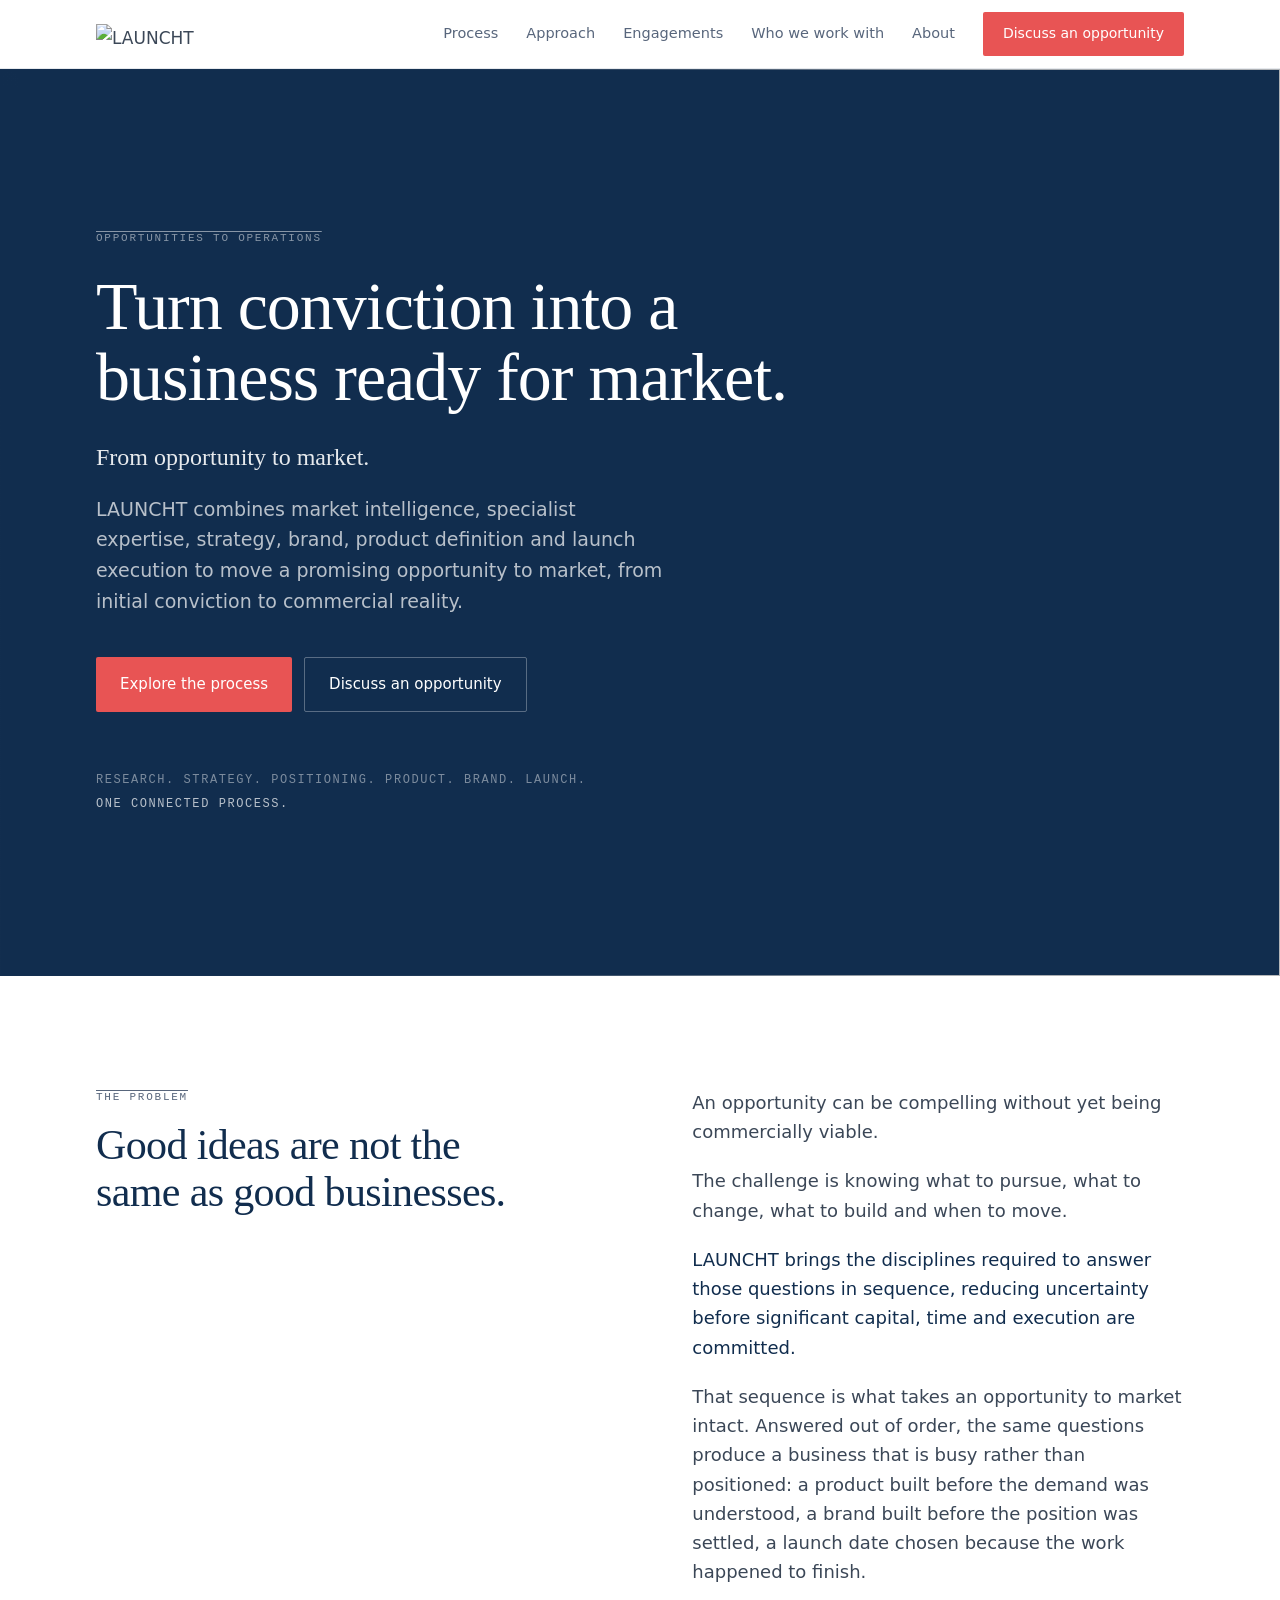
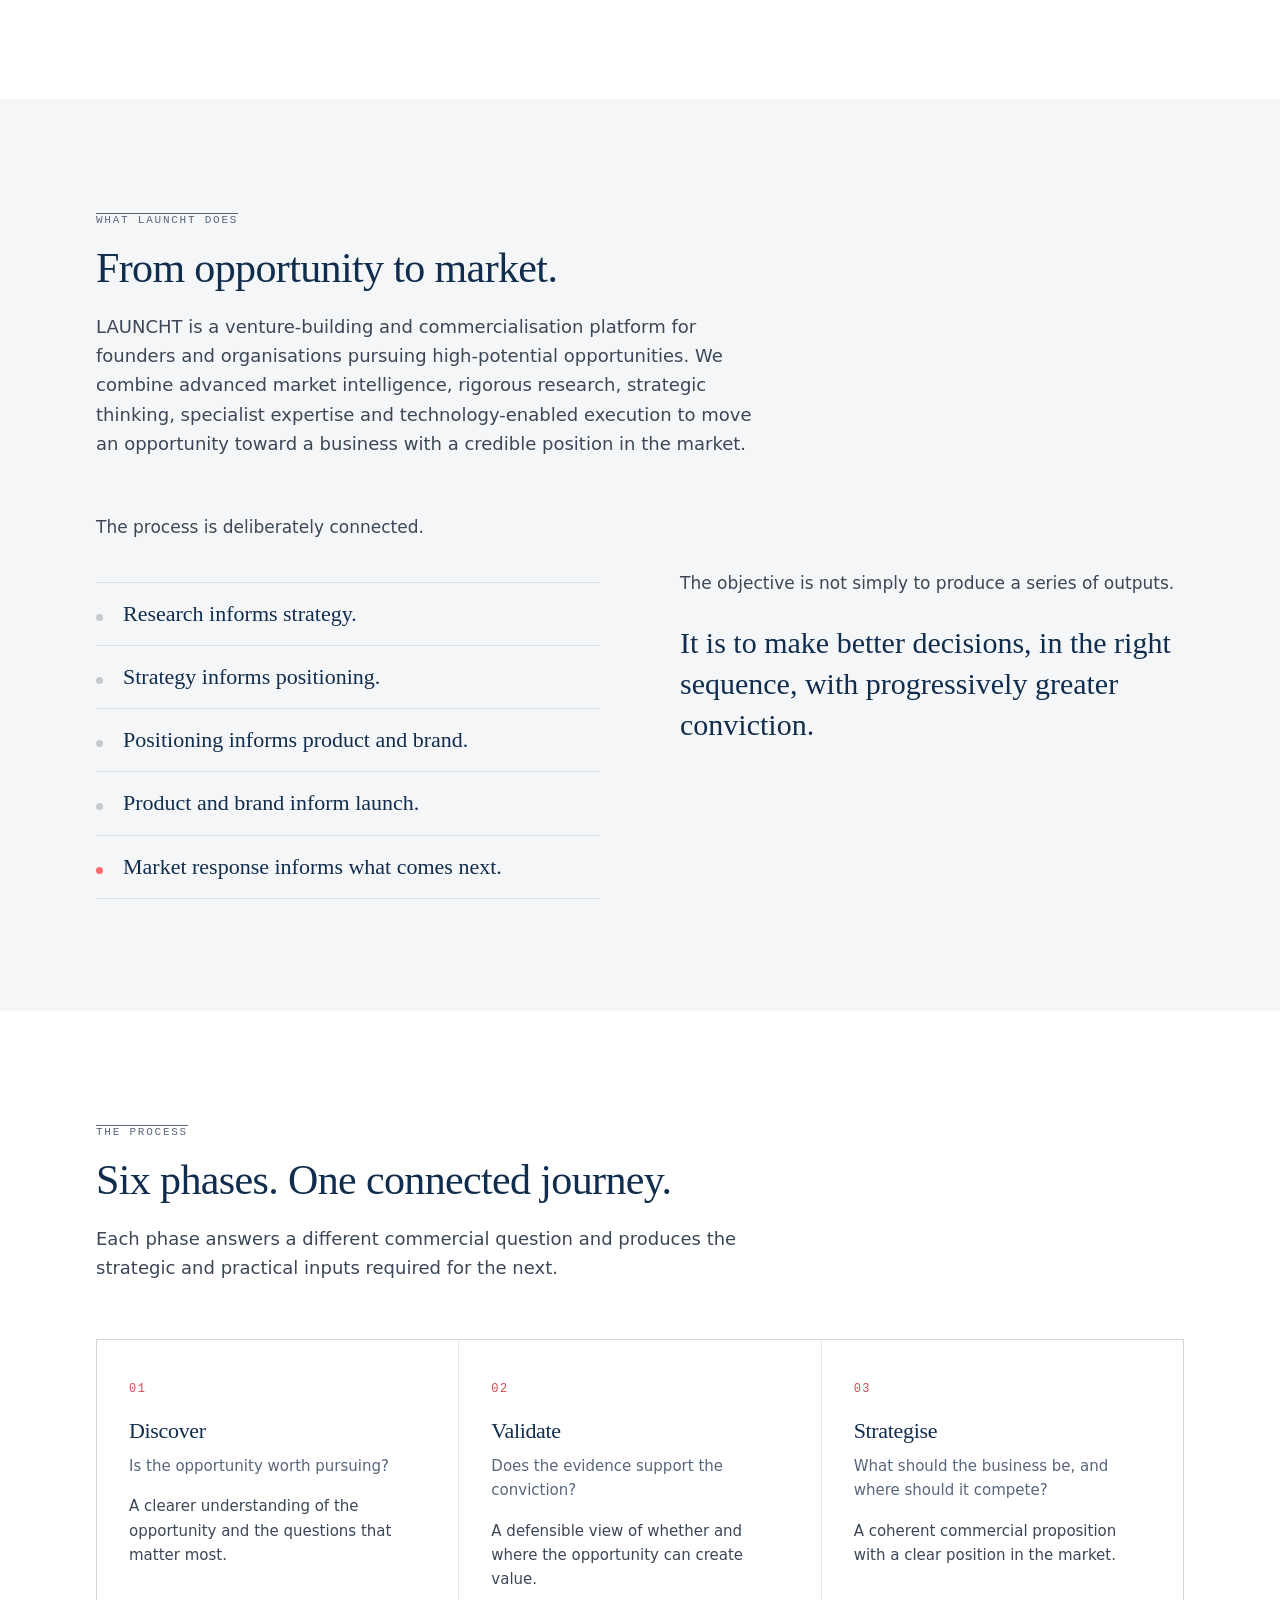
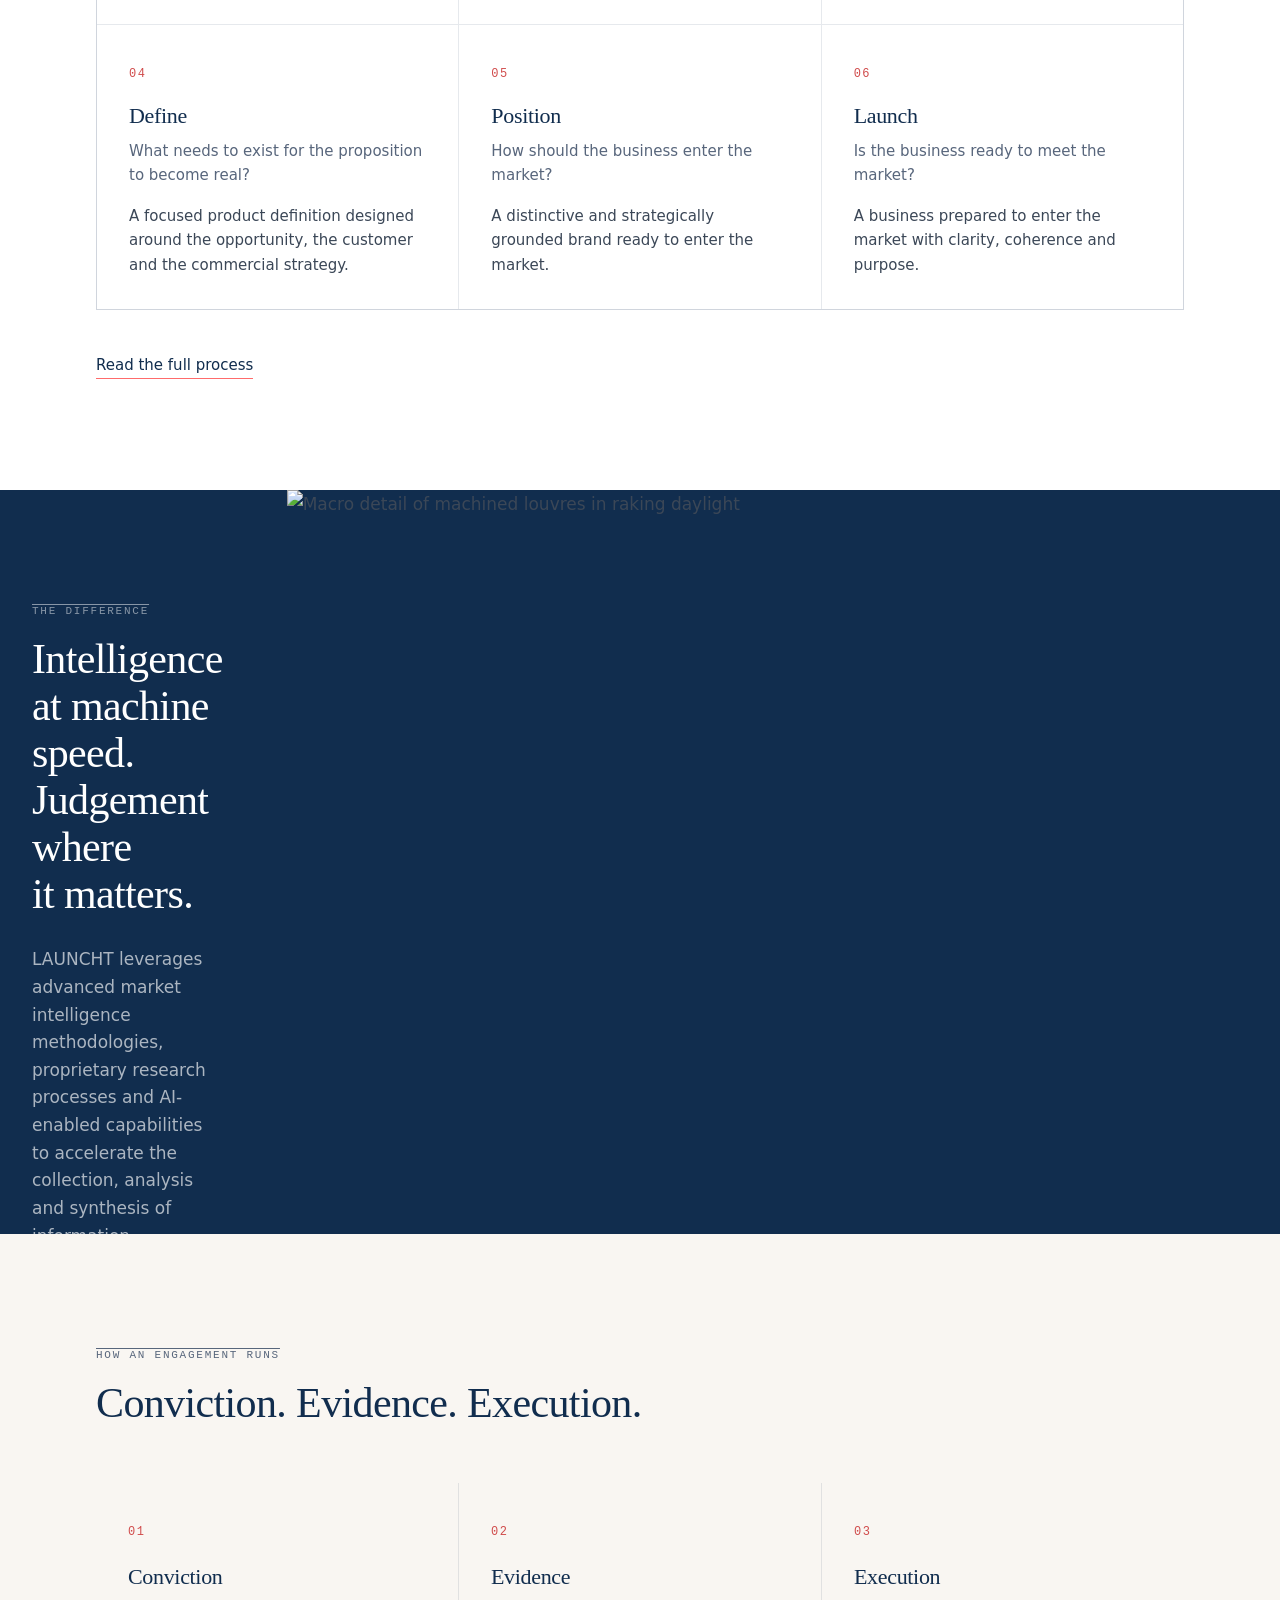
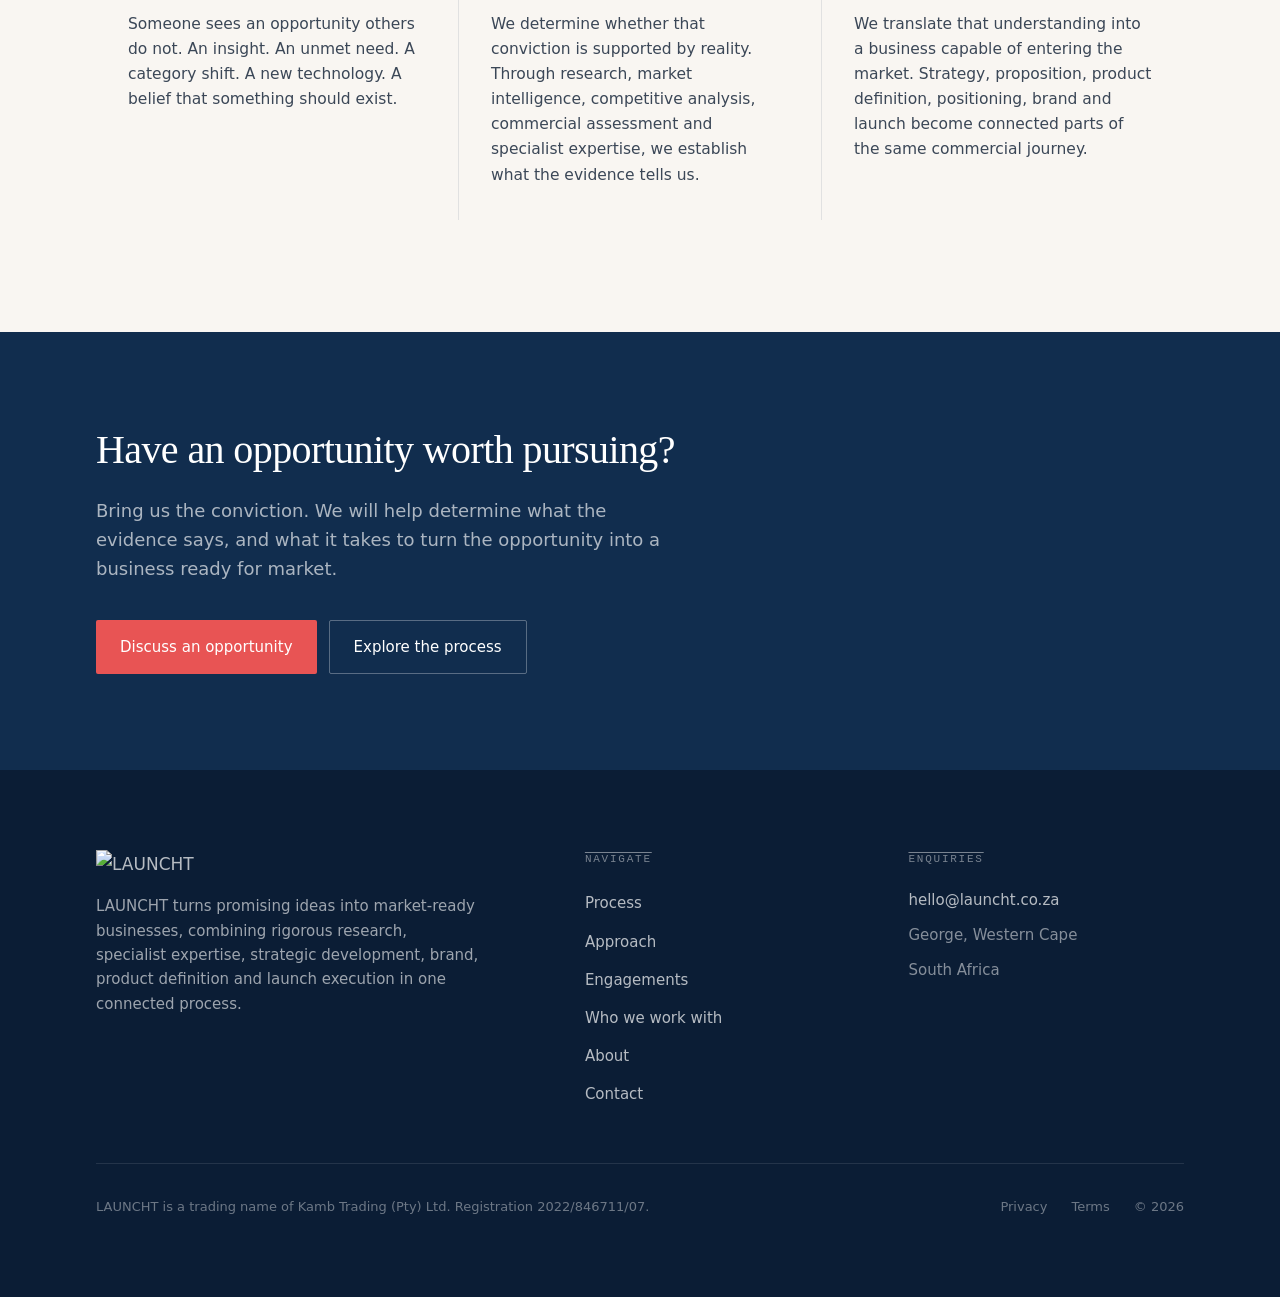
==== commit a7ccb6b5: "LAUNCHT preview: rebuild" ====
--- a/index.html
+++ b/index.html
@@ -4,22 +4,22 @@
     <meta charset="UTF-8" />
     <meta name="viewport" content="width=device-width, initial-scale=1" />
     <meta name="theme-color" content="#112D4E" />
-    <link rel="icon" type="image/png" href="C:/Program Files/Git/launcht-site-preview/favicon.png" />
-    <link rel="apple-touch-icon" href="C:/Program Files/Git/launcht-site-preview/logos/apple-touch-icon.png" />
+    <link rel="icon" type="image/png" href="/launcht-site-preview/favicon.png" />
+    <link rel="apple-touch-icon" href="/launcht-site-preview/logos/apple-touch-icon.png" />
     <!-- Two preloads. The serif sets the H1, which is the largest line on every page, so
          letting it swap would reflow the thing the visitor is reading first. Inter carries
          everything else. Mono is deliberately NOT preloaded - it sets overlines and phase
          markers at small sizes where a swap is invisible. -->
-    <link rel="preload" href="C:/Program Files/Git/launcht-site-preview/fonts/dm-serif-display-400.woff2" as="font" type="font/woff2" crossorigin />
-    <link rel="preload" href="C:/Program Files/Git/launcht-site-preview/fonts/inter-var.woff2" as="font" type="font/woff2" crossorigin />
+    <link rel="preload" href="/launcht-site-preview/fonts/dm-serif-display-400.woff2" as="font" type="font/woff2" crossorigin />
+    <link rel="preload" href="/launcht-site-preview/fonts/inter-var.woff2" as="font" type="font/woff2" crossorigin />
     <meta data-rh="true" name="description" content="LAUNCHT moves an opportunity to market, combining research, strategy, brand, product definition and launch execution in one connected commercialisation process."/><meta data-rh="true" property="og:type" content="website"/><meta data-rh="true" property="og:title" content="LAUNCHT | Take an Opportunity to Market, on Evidence"/><meta data-rh="true" property="og:description" content="LAUNCHT moves an opportunity to market, combining research, strategy, brand, product definition and launch execution in one connected commercialisation process."/><meta data-rh="true" property="og:url" content="https://launcht.co.za/"/><meta data-rh="true" property="og:image" content="https://launcht.co.za/og.png"/> <link data-rh="true" rel="canonical" href="https://launcht.co.za/"/> <script data-rh="true" type="application/ld+json">{"@context":"https://schema.org","@type":"Organization","@id":"https://launcht.co.za/#organisation","name":"LAUNCHT","legalName":"Kamb Trading (Pty) Ltd","url":"https://launcht.co.za","logo":"https://launcht.co.za/logos/launcht-wordmark-navy.png","email":"hello@launcht.co.za","description":"A venture-building and commercialisation company. LAUNCHT combines research, strategy, brand, product definition and launch execution to take an opportunity to market.","address":{"@type":"PostalAddress","streetAddress":"3 Varing Avenue, Windsor Park","addressLocality":"George","addressRegion":"Western Cape","postalCode":"6529","addressCountry":"ZA"}}</script>
     <title data-rh="true">LAUNCHT | Take an Opportunity to Market, on Evidence</title>
     <meta data-rh="true" property="og:site_name" content="LAUNCHT"/><meta data-rh="true" property="og:locale" content="en_ZA"/><meta data-rh="true" property="og:image:width" content="1200"/><meta data-rh="true" property="og:image:height" content="630"/><meta data-rh="true" name="twitter:card" content="summary_large_image"/><meta data-rh="true" name="twitter:title" content="LAUNCHT | Take an Opportunity to Market, on Evidence"/><meta data-rh="true" name="twitter:description" content="LAUNCHT moves an opportunity to market, combining research, strategy, brand, product definition and launch execution in one connected commercialisation process."/><meta data-rh="true" name="twitter:image" content="https://launcht.co.za/og.png"/>
-    <script type="module" crossorigin src="C:/Program Files/Git/launcht-site-preview/assets/nav-BCkyDh3F.js"></script>
-    <style>@font-face{font-family:"DM Serif Display";font-style:normal;font-weight:400;font-display:swap;src:url(/fonts/dm-serif-display-400.woff2) format("woff2");unicode-range:U+0000-00FF,U+0131,U+0152-0153,U+02BB-02BC,U+02C6,U+02DA,U+02DC,U+0304,U+0308,U+0329,U+2000-206F,U+20AC,U+2122,U+2191,U+2193,U+2212,U+2215,U+FEFF,U+FFFD}@font-face{font-family:Inter;font-style:normal;font-weight:400 600;font-display:swap;src:url(/fonts/inter-var.woff2) format("woff2");unicode-range:U+0000-00FF,U+0131,U+0152-0153,U+02BB-02BC,U+02C6,U+02DA,U+02DC,U+0304,U+0308,U+0329,U+2000-206F,U+20AC,U+2122,U+2191,U+2193,U+2212,U+2215,U+FEFF,U+FFFD}@font-face{font-family:IBM Plex Mono;font-style:normal;font-weight:400;font-display:swap;src:url(/fonts/ibm-plex-mono-400.woff2) format("woff2");unicode-range:U+0000-00FF,U+0131,U+0152-0153,U+02BB-02BC,U+02C6,U+02DA,U+02DC,U+0304,U+0308,U+0329,U+2000-206F,U+20AC,U+2122,U+2191,U+2193,U+2212,U+2215,U+FEFF,U+FFFD}@font-face{font-family:IBM Plex Mono;font-style:normal;font-weight:500;font-display:swap;src:url(/fonts/ibm-plex-mono-500.woff2) format("woff2");unicode-range:U+0000-00FF,U+0131,U+0152-0153,U+02BB-02BC,U+02C6,U+02DA,U+02DC,U+0304,U+0308,U+0329,U+2000-206F,U+20AC,U+2122,U+2191,U+2193,U+2212,U+2215,U+FEFF,U+FFFD}*,:before,:after{--tw-border-spacing-x: 0;--tw-border-spacing-y: 0;--tw-translate-x: 0;--tw-translate-y: 0;--tw-rotate: 0;--tw-skew-x: 0;--tw-skew-y: 0;--tw-scale-x: 1;--tw-scale-y: 1;--tw-pan-x: ;--tw-pan-y: ;--tw-pinch-zoom: ;--tw-scroll-snap-strictness: proximity;--tw-gradient-from-position: ;--tw-gradient-via-position: ;--tw-gradient-to-position: ;--tw-ordinal: ;--tw-slashed-zero: ;--tw-numeric-figure: ;--tw-numeric-spacing: ;--tw-numeric-fraction: ;--tw-ring-inset: ;--tw-ring-offset-width: 0px;--tw-ring-offset-color: #fff;--tw-ring-color: rgb(59 130 246 / .5);--tw-ring-offset-shadow: 0 0 #0000;--tw-ring-shadow: 0 0 #0000;--tw-shadow: 0 0 #0000;--tw-shadow-colored: 0 0 #0000;--tw-blur: ;--tw-brightness: ;--tw-contrast: ;--tw-grayscale: ;--tw-hue-rotate: ;--tw-invert: ;--tw-saturate: ;--tw-sepia: ;--tw-drop-shadow: ;--tw-backdrop-blur: ;--tw-backdrop-brightness: ;--tw-backdrop-contrast: ;--tw-backdrop-grayscale: ;--tw-backdrop-hue-rotate: ;--tw-backdrop-invert: ;--tw-backdrop-opacity: ;--tw-backdrop-saturate: ;--tw-backdrop-sepia: ;--tw-contain-size: ;--tw-contain-layout: ;--tw-contain-paint: ;--tw-contain-style: }::backdrop{--tw-border-spacing-x: 0;--tw-border-spacing-y: 0;--tw-translate-x: 0;--tw-translate-y: 0;--tw-rotate: 0;--tw-skew-x: 0;--tw-skew-y: 0;--tw-scale-x: 1;--tw-scale-y: 1;--tw-pan-x: ;--tw-pan-y: ;--tw-pinch-zoom: ;--tw-scroll-snap-strictness: proximity;--tw-gradient-from-position: ;--tw-gradient-via-position: ;--tw-gradient-to-position: ;--tw-ordinal: ;--tw-slashed-zero: ;--tw-numeric-figure: ;--tw-numeric-spacing: ;--tw-numeric-fraction: ;--tw-ring-inset: ;--tw-ring-offset-width: 0px;--tw-ring-offset-color: #fff;--tw-ring-color: rgb(59 130 246 / .5);--tw-ring-offset-shadow: 0 0 #0000;--tw-ring-shadow: 0 0 #0000;--tw-shadow: 0 0 #0000;--tw-shadow-colored: 0 0 #0000;--tw-blur: ;--tw-brightness: ;--tw-contrast: ;--tw-grayscale: ;--tw-hue-rotate: ;--tw-invert: ;--tw-saturate: ;--tw-sepia: ;--tw-drop-shadow: ;--tw-backdrop-blur: ;--tw-backdrop-brightness: ;--tw-backdrop-contrast: ;--tw-backdrop-grayscale: ;--tw-backdrop-hue-rotate: ;--tw-backdrop-invert: ;--tw-backdrop-opacity: ;--tw-backdrop-saturate: ;--tw-backdrop-sepia: ;--tw-contain-size: ;--tw-contain-layout: ;--tw-contain-paint: ;--tw-contain-style: }*,:before,:after{box-sizing:border-box;border-width:0;border-style:solid;border-color:#e5e7eb}:before,:after{--tw-content: ""}html,:host{line-height:1.5;-webkit-text-size-adjust:100%;-moz-tab-size:4;-o-tab-size:4;tab-size:4;font-family:Inter,system-ui,-apple-system,Segoe UI,sans-serif;font-feature-settings:normal;font-variation-settings:normal;-webkit-tap-highlight-color:transparent}body{margin:0;line-height:inherit}hr{height:0;color:inherit;border-top-width:1px}abbr:where([title]){-webkit-text-decoration:underline dotted;text-decoration:underline dotted}h1,h2,h3,h4,h5,h6{font-size:inherit;font-weight:inherit}a{color:inherit;text-decoration:inherit}b,strong{font-weight:bolder}code,kbd,samp,pre{font-family:IBM Plex Mono,ui-monospace,monospace;font-feature-settings:normal;font-variation-settings:normal;font-size:1em}small{font-size:80%}sub,sup{font-size:75%;line-height:0;position:relative;vertical-align:baseline}sub{bottom:-.25em}sup{top:-.5em}table{text-indent:0;border-color:inherit;border-collapse:collapse}button,input,optgroup,select,textarea{font-family:inherit;font-feature-settings:inherit;font-variation-settings:inherit;font-size:100%;font-weight:inherit;line-height:inherit;letter-spacing:inherit;color:inherit;margin:0;padding:0}button,select{text-transform:none}button,input:where([type=button]),input:where([type=reset]),input:where([type=submit]){-webkit-appearance:button;background-color:transparent;background-image:none}:-moz-focusring{outline:auto}:-moz-ui-invalid{box-shadow:none}progress{vertical-align:baseline}::-webkit-inner-spin-button,::-webkit-outer-spin-button{height:auto}[type=search]{-webkit-appearance:textfield;outline-offset:-2px}::-webkit-search-decoration{-webkit-appearance:none}::-webkit-file-upload-button{-webkit-appearance:button;font:inherit}summary{display:list-item}blockquote,dl,dd,h1,h2,h3,h4,h5,h6,hr,figure,p,pre{margin:0}fieldset{margin:0;padding:0}legend{padding:0}ol,ul,menu{list-style:none;margin:0;padding:0}dialog{padding:0}textarea{resize:vertical}input::-moz-placeholder,textarea::-moz-placeholder{opacity:1;color:#9ca3af}input::placeholder,textarea::placeholder{opacity:1;color:#9ca3af}button,[role=button]{cursor:pointer}:disabled{cursor:default}img,svg,video,canvas,audio,iframe,embed,object{display:block;vertical-align:middle}img,video{max-width:100%;height:auto}[hidden]:where(:not([hidden=until-found])){display:none}:root{color-scheme:light}html{-webkit-text-size-adjust:100%;scroll-behavior:smooth}html[data-nav-open]{overflow:hidden}body{--tw-bg-opacity: 1;background-color:rgb(255 255 255 / var(--tw-bg-opacity, 1));font-family:Inter,system-ui,-apple-system,Segoe UI,sans-serif;--tw-text-opacity: 1;color:rgb(59 71 87 / var(--tw-text-opacity, 1));-webkit-font-smoothing:antialiased;-moz-osx-font-smoothing:grayscale;font-size:17px;line-height:1.65}h1,h2,h3{font-family:DM Serif Display,Georgia,Times New Roman,serif;font-weight:400;--tw-text-opacity: 1;color:rgb(17 45 78 / var(--tw-text-opacity, 1));text-wrap:balance;letter-spacing:-.015em}h1,h2,h3{font-weight:400!important;font-synthesis-weight:none}::-moz-selection{background-color:#ff6b6b40;--tw-text-opacity: 1;color:rgb(17 45 78 / var(--tw-text-opacity, 1))}::selection{background-color:#ff6b6b40;--tw-text-opacity: 1;color:rgb(17 45 78 / var(--tw-text-opacity, 1))}:focus-visible{outline:2px solid transparent;outline-offset:2px;--tw-ring-offset-shadow: var(--tw-ring-inset) 0 0 0 var(--tw-ring-offset-width) var(--tw-ring-offset-color);--tw-ring-shadow: var(--tw-ring-inset) 0 0 0 calc(2px + var(--tw-ring-offset-width)) var(--tw-ring-color);box-shadow:var(--tw-ring-offset-shadow),var(--tw-ring-shadow),var(--tw-shadow, 0 0 #0000);--tw-ring-opacity: 1;--tw-ring-color: rgb(255 107 107 / var(--tw-ring-opacity, 1));--tw-ring-offset-width: 2px;--tw-ring-offset-color: #FFFFFF}@media (prefers-reduced-motion: reduce){html{scroll-behavior:auto}*,*:before,*:after{animation-duration:.01ms!important;transition-duration:.01ms!important}}.overline{font-family:IBM Plex Mono,ui-monospace,monospace;font-size:11px;text-transform:uppercase;letter-spacing:.16em;--tw-text-opacity: 1;color:rgb(88 102 124 / var(--tw-text-opacity, 1))}.wrap{margin-left:auto;margin-right:auto;width:100%;max-width:72rem;padding-left:1.5rem;padding-right:1.5rem}@media (min-width: 640px){.wrap{padding-left:2rem;padding-right:2rem}}.band{padding-top:5rem;padding-bottom:5rem}@media (min-width: 640px){.band{padding-top:7rem;padding-bottom:7rem}}.btn-primary{display:inline-flex;align-items:center;justify-content:center;gap:.5rem;border-radius:.125rem;padding:.875rem 1.5rem;font-family:Inter,system-ui,-apple-system,Segoe UI,sans-serif;font-size:15px;font-weight:500;transition-property:color,background-color,border-color,text-decoration-color,fill,stroke;transition-timing-function:cubic-bezier(.4,0,.2,1);transition-duration:.15s;--tw-bg-opacity: 1;background-color:rgb(232 84 84 / var(--tw-bg-opacity, 1));--tw-text-opacity: 1;color:rgb(255 255 255 / var(--tw-text-opacity, 1))}.btn-primary:hover{--tw-bg-opacity: 1;background-color:rgb(214 74 74 / var(--tw-bg-opacity, 1))}.btn-ghost{display:inline-flex;align-items:center;justify-content:center;gap:.5rem;border-radius:.125rem;padding:.875rem 1.5rem;font-family:Inter,system-ui,-apple-system,Segoe UI,sans-serif;font-size:15px;font-weight:500;transition-property:color,background-color,border-color,text-decoration-color,fill,stroke;transition-timing-function:cubic-bezier(.4,0,.2,1);transition-duration:.15s;border-width:1px;border-color:#112d4e40;--tw-text-opacity: 1;color:rgb(17 45 78 / var(--tw-text-opacity, 1))}.btn-ghost:hover{border-color:#112d4e99;background-color:#112d4e08}.btn-ghost-invert{display:inline-flex;align-items:center;justify-content:center;gap:.5rem;border-radius:.125rem;padding:.875rem 1.5rem;font-family:Inter,system-ui,-apple-system,Segoe UI,sans-serif;font-size:15px;font-weight:500;transition-property:color,background-color,border-color,text-decoration-color,fill,stroke;transition-timing-function:cubic-bezier(.4,0,.2,1);transition-duration:.15s;border-width:1px;border-color:#ffffff4d;--tw-text-opacity: 1;color:rgb(255 255 255 / var(--tw-text-opacity, 1))}.btn-ghost-invert:hover{border-color:#ffffffb3;background-color:#ffffff1a}.rule{border-top-width:1px;border-color:#112d4e1a}.pointer-events-none{pointer-events:none}.visible{visibility:visible}.invisible{visibility:hidden}.static{position:static}.fixed{position:fixed}.absolute{position:absolute}.relative{position:relative}.sticky{position:sticky}.inset-0{inset:0}.left-\[-9999px\]{left:-9999px}.top-0{top:0}.top-auto{top:auto}.z-40{z-index:40}.order-1{order:1}.order-2{order:2}.-mr-2{margin-right:-.5rem}.mb-12{margin-bottom:3rem}.mb-2{margin-bottom:.5rem}.ml-auto{margin-left:auto}.mt-1{margin-top:.25rem}.mt-10{margin-top:2.5rem}.mt-12{margin-top:3rem}.mt-14{margin-top:3.5rem}.mt-2{margin-top:.5rem}.mt-3{margin-top:.75rem}.mt-4{margin-top:1rem}.mt-5{margin-top:1.25rem}.mt-6{margin-top:1.5rem}.mt-7{margin-top:1.75rem}.mt-8{margin-top:2rem}.mt-9{margin-top:2.25rem}.block{display:block}.flex{display:flex}.inline-flex{display:inline-flex}.table{display:table}.grid{display:grid}.hidden{display:none}.h-11{height:2.75rem}.h-4{height:1rem}.h-\[19px\]{height:19px}.h-\[20px\]{height:20px}.h-\[280px\]{height:280px}.h-\[68px\]{height:68px}.h-\[7px\]{height:7px}.h-full{height:100%}.h-px{height:1px}.min-h-screen{min-height:100vh}.w-11{width:2.75rem}.w-4{width:1rem}.w-\[7px\]{width:7px}.w-auto{width:auto}.w-full{width:100%}.w-px{width:1px}.min-w-0{min-width:0px}.max-w-2xl{max-width:42rem}.max-w-3xl{max-width:48rem}.max-w-4xl{max-width:56rem}.max-w-none{max-width:none}.max-w-sm{max-width:24rem}.max-w-xl{max-width:36rem}.flex-1{flex:1 1 0%}.shrink-0{flex-shrink:0}.flex-col{flex-direction:column}.flex-wrap{flex-wrap:wrap}.items-start{align-items:flex-start}.items-center{align-items:center}.items-baseline{align-items:baseline}.justify-center{justify-content:center}.justify-between{justify-content:space-between}.gap-10{gap:2.5rem}.gap-12{gap:3rem}.gap-14{gap:3.5rem}.gap-3{gap:.75rem}.gap-4{gap:1rem}.gap-5{gap:1.25rem}.gap-6{gap:1.5rem}.gap-7{gap:1.75rem}.gap-px{gap:1px}.gap-x-10{-moz-column-gap:2.5rem;column-gap:2.5rem}.gap-x-8{-moz-column-gap:2rem;column-gap:2rem}.gap-y-0{row-gap:0px}.gap-y-3{row-gap:.75rem}.space-y-0>:not([hidden])~:not([hidden]){--tw-space-y-reverse: 0;margin-top:calc(0px * calc(1 - var(--tw-space-y-reverse)));margin-bottom:calc(0px * var(--tw-space-y-reverse))}.space-y-2\.5>:not([hidden])~:not([hidden]){--tw-space-y-reverse: 0;margin-top:calc(.625rem * calc(1 - var(--tw-space-y-reverse)));margin-bottom:calc(.625rem * var(--tw-space-y-reverse))}.space-y-3>:not([hidden])~:not([hidden]){--tw-space-y-reverse: 0;margin-top:calc(.75rem * calc(1 - var(--tw-space-y-reverse)));margin-bottom:calc(.75rem * var(--tw-space-y-reverse))}.space-y-4>:not([hidden])~:not([hidden]){--tw-space-y-reverse: 0;margin-top:calc(1rem * calc(1 - var(--tw-space-y-reverse)));margin-bottom:calc(1rem * var(--tw-space-y-reverse))}.space-y-5>:not([hidden])~:not([hidden]){--tw-space-y-reverse: 0;margin-top:calc(1.25rem * calc(1 - var(--tw-space-y-reverse)));margin-bottom:calc(1.25rem * var(--tw-space-y-reverse))}.space-y-6>:not([hidden])~:not([hidden]){--tw-space-y-reverse: 0;margin-top:calc(1.5rem * calc(1 - var(--tw-space-y-reverse)));margin-bottom:calc(1.5rem * var(--tw-space-y-reverse))}.overflow-hidden{overflow:hidden}.rounded-full{border-radius:9999px}.rounded-sm{border-radius:.125rem}.border{border-width:1px}.border-b{border-bottom-width:1px}.border-l-2{border-left-width:2px}.border-t{border-top-width:1px}.border-ink\/10{border-color:#112d4e1a}.border-ink\/15{border-color:#112d4e26}.border-ink\/20{border-color:#112d4e33}.border-ink\/30{border-color:#112d4e4d}.border-ink\/\[0\.07\]{border-color:#112d4e12}.border-salmon{--tw-border-opacity: 1;border-color:rgb(255 107 107 / var(--tw-border-opacity, 1))}.border-salmon\/40{border-color:#ff6b6b66}.border-white\/10{border-color:#ffffff1a}.border-white\/15{border-color:#ffffff26}.bg-bone{--tw-bg-opacity: 1;background-color:rgb(245 246 247 / var(--tw-bg-opacity, 1))}.bg-ink\/10{background-color:#112d4e1a}.bg-midnight{--tw-bg-opacity: 1;background-color:rgb(17 45 78 / var(--tw-bg-opacity, 1))}.bg-midnight-deep{--tw-bg-opacity: 1;background-color:rgb(11 29 53 / var(--tw-bg-opacity, 1))}.bg-paper{--tw-bg-opacity: 1;background-color:rgb(255 255 255 / var(--tw-bg-opacity, 1))}.bg-paper\/95{background-color:#fffffff2}.bg-salmon\/\[0\.07\]{background-color:#ff6b6b12}.bg-sand{--tw-bg-opacity: 1;background-color:rgb(249 246 242 / var(--tw-bg-opacity, 1))}.object-cover{-o-object-fit:cover;object-fit:cover}.p-7{padding:1.75rem}.p-8{padding:2rem}.\!px-5{padding-left:1.25rem!important;padding-right:1.25rem!important}.\!py-2\.5{padding-top:.625rem!important;padding-bottom:.625rem!important}.px-4{padding-left:1rem;padding-right:1rem}.px-6{padding-left:1.5rem;padding-right:1.5rem}.py-16{padding-top:4rem;padding-bottom:4rem}.py-20{padding-top:5rem;padding-bottom:5rem}.py-24{padding-top:6rem;padding-bottom:6rem}.py-28{padding-top:7rem;padding-bottom:7rem}.py-3{padding-top:.75rem;padding-bottom:.75rem}.py-3\.5{padding-top:.875rem;padding-bottom:.875rem}.py-4{padding-top:1rem;padding-bottom:1rem}.py-8{padding-top:2rem;padding-bottom:2rem}.pb-0\.5{padding-bottom:.125rem}.pb-1{padding-bottom:.25rem}.pl-5{padding-left:1.25rem}.pt-5{padding-top:1.25rem}.pt-6{padding-top:1.5rem}.pt-8{padding-top:2rem}.font-display{font-family:DM Serif Display,Georgia,Times New Roman,serif}.font-mono{font-family:IBM Plex Mono,ui-monospace,monospace}.\!text-\[14px\]{font-size:14px!important}.text-\[12\.5px\]{font-size:12.5px}.text-\[12px\]{font-size:12px}.text-\[13\.5px\]{font-size:13.5px}.text-\[13px\]{font-size:13px}.text-\[14\.5px\]{font-size:14.5px}.text-\[14px\]{font-size:14px}.text-\[15\.5px\]{font-size:15.5px}.text-\[15px\]{font-size:15px}.text-\[16\.5px\]{font-size:16.5px}.text-\[16px\]{font-size:16px}.text-\[17px\]{font-size:17px}.text-\[18px\]{font-size:18px}.text-\[19px\]{font-size:19px}.text-\[20px\]{font-size:20px}.text-\[21px\]{font-size:21px}.text-\[22px\]{font-size:22px}.text-\[24px\]{font-size:24px}.text-\[26px\]{font-size:26px}.text-\[28px\]{font-size:28px}.text-\[30px\]{font-size:30px}.text-\[36px\]{font-size:36px}.text-\[38px\]{font-size:38px}.text-\[40px\]{font-size:40px}.font-medium{font-weight:500}.uppercase{text-transform:uppercase}.leading-\[1\.04\]{line-height:1.04}.leading-\[1\.06\]{line-height:1.06}.leading-\[1\.12\]{line-height:1.12}.leading-\[1\.1\]{line-height:1.1}.leading-loose{line-height:2}.leading-relaxed{line-height:1.625}.leading-snug{line-height:1.375}.leading-tight{line-height:1.25}.tracking-\[0\.12em\]{letter-spacing:.12em}.tracking-\[0\.13em\]{letter-spacing:.13em}.tracking-\[0\.14em\]{letter-spacing:.14em}.tracking-\[0\.1em\]{letter-spacing:.1em}.\!text-white{--tw-text-opacity: 1 !important;color:rgb(255 255 255 / var(--tw-text-opacity, 1))!important}.\!text-white\/45{color:#ffffff73!important}.\!text-white\/50{color:#ffffff80!important}.text-body{--tw-text-opacity: 1;color:rgb(59 71 87 / var(--tw-text-opacity, 1))}.text-ink{--tw-text-opacity: 1;color:rgb(17 45 78 / var(--tw-text-opacity, 1))}.text-muted{--tw-text-opacity: 1;color:rgb(88 102 124 / var(--tw-text-opacity, 1))}.text-salmon{--tw-text-opacity: 1;color:rgb(255 107 107 / var(--tw-text-opacity, 1))}.text-salmon-fill{--tw-text-opacity: 1;color:rgb(232 84 84 / var(--tw-text-opacity, 1))}.text-salmon-text{--tw-text-opacity: 1;color:rgb(208 75 75 / var(--tw-text-opacity, 1))}.text-white{--tw-text-opacity: 1;color:rgb(255 255 255 / var(--tw-text-opacity, 1))}.text-white\/40{color:#fff6}.text-white\/45{color:#ffffff73}.text-white\/50{color:#ffffff80}.text-white\/60{color:#fff9}.text-white\/65{color:#ffffffa6}.text-white\/70{color:#ffffffb3}.text-white\/80{color:#fffc}.text-white\/90{color:#ffffffe6}.overline{text-decoration-line:overline}.invert{--tw-invert: invert(100%);filter:var(--tw-blur) var(--tw-brightness) var(--tw-contrast) var(--tw-grayscale) var(--tw-hue-rotate) var(--tw-invert) var(--tw-saturate) var(--tw-sepia) var(--tw-drop-shadow)}.filter{filter:var(--tw-blur) var(--tw-brightness) var(--tw-contrast) var(--tw-grayscale) var(--tw-hue-rotate) var(--tw-invert) var(--tw-saturate) var(--tw-sepia) var(--tw-drop-shadow)}.backdrop-blur{--tw-backdrop-blur: blur(8px);backdrop-filter:var(--tw-backdrop-blur) var(--tw-backdrop-brightness) var(--tw-backdrop-contrast) var(--tw-backdrop-grayscale) var(--tw-backdrop-hue-rotate) var(--tw-backdrop-invert) var(--tw-backdrop-opacity) var(--tw-backdrop-saturate) var(--tw-backdrop-sepia)}.transition-colors{transition-property:color,background-color,border-color,text-decoration-color,fill,stroke;transition-timing-function:cubic-bezier(.4,0,.2,1);transition-duration:.15s}.placeholder\:text-muted\/60::-moz-placeholder{color:#58667c99}.placeholder\:text-muted\/60::placeholder{color:#58667c99}.last\:border-0:last-child{border-width:0px}.hover\:border-salmon-fill:hover{--tw-border-opacity: 1;border-color:rgb(232 84 84 / var(--tw-border-opacity, 1))}.hover\:text-ink:hover{--tw-text-opacity: 1;color:rgb(17 45 78 / var(--tw-text-opacity, 1))}.hover\:text-salmon-text:hover{--tw-text-opacity: 1;color:rgb(208 75 75 / var(--tw-text-opacity, 1))}.hover\:text-white:hover{--tw-text-opacity: 1;color:rgb(255 255 255 / var(--tw-text-opacity, 1))}.hover\:text-white\/80:hover{color:#fffc}.focus\:border-ink\/50:focus{border-color:#112d4e80}.focus\:outline-none:focus{outline:2px solid transparent;outline-offset:2px}.focus\:ring-2:focus{--tw-ring-offset-shadow: var(--tw-ring-inset) 0 0 0 var(--tw-ring-offset-width) var(--tw-ring-offset-color);--tw-ring-shadow: var(--tw-ring-inset) 0 0 0 calc(2px + var(--tw-ring-offset-width)) var(--tw-ring-color);box-shadow:var(--tw-ring-offset-shadow),var(--tw-ring-shadow),var(--tw-shadow, 0 0 #0000)}.focus\:ring-salmon\/40:focus{--tw-ring-color: rgb(255 107 107 / .4)}@media (min-width: 640px){.sm\:h-\[21px\]{height:21px}.sm\:h-\[360px\]{height:360px}.sm\:h-\[380px\]{height:380px}.sm\:w-auto{width:auto}.sm\:grid-cols-2{grid-template-columns:repeat(2,minmax(0,1fr))}.sm\:grid-cols-3{grid-template-columns:repeat(3,minmax(0,1fr))}.sm\:flex-row{flex-direction:row}.sm\:items-center{align-items:center}.sm\:justify-between{justify-content:space-between}.sm\:gap-10{gap:2.5rem}.sm\:p-10{padding:2.5rem}.sm\:p-8{padding:2rem}.sm\:py-20{padding-top:5rem;padding-bottom:5rem}.sm\:py-24{padding-top:6rem;padding-bottom:6rem}.sm\:py-28{padding-top:7rem;padding-bottom:7rem}.sm\:py-32{padding-top:8rem;padding-bottom:8rem}.sm\:py-36{padding-top:9rem;padding-bottom:9rem}.sm\:text-\[18px\]{font-size:18px}.sm\:text-\[19px\]{font-size:19px}.sm\:text-\[22px\]{font-size:22px}.sm\:text-\[24px\]{font-size:24px}.sm\:text-\[27px\]{font-size:27px}.sm\:text-\[28px\]{font-size:28px}.sm\:text-\[30px\]{font-size:30px}.sm\:text-\[32px\]{font-size:32px}.sm\:text-\[34px\]{font-size:34px}.sm\:text-\[36px\]{font-size:36px}.sm\:text-\[38px\]{font-size:38px}.sm\:text-\[40px\]{font-size:40px}.sm\:text-\[48px\]{font-size:48px}.sm\:text-\[52px\]{font-size:52px}.sm\:text-\[56px\]{font-size:56px}}@media (min-width: 1024px){.lg\:order-1{order:1}.lg\:order-2{order:2}.lg\:flex{display:flex}.lg\:grid{display:grid}.lg\:hidden{display:none}.lg\:h-\[460px\]{height:460px}.lg\:h-full{height:100%}.lg\:w-full{width:100%}.lg\:max-w-\[608px\]{max-width:608px}.lg\:grid-cols-3{grid-template-columns:repeat(3,minmax(0,1fr))}.lg\:grid-cols-\[1\.05fr_1fr\]{grid-template-columns:1.05fr 1fr}.lg\:grid-cols-\[1\.1fr_1fr\]{grid-template-columns:1.1fr 1fr}.lg\:grid-cols-\[1\.25fr_1fr\]{grid-template-columns:1.25fr 1fr}.lg\:grid-cols-\[1\.6fr_1fr_1fr\]{grid-template-columns:1.6fr 1fr 1fr}.lg\:grid-cols-\[1fr_1\.1fr\]{grid-template-columns:1fr 1.1fr}.lg\:grid-cols-\[1fr_1fr\]{grid-template-columns:1fr 1fr}.lg\:items-start{align-items:flex-start}.lg\:items-center{align-items:center}.lg\:gap-16{gap:4rem}.lg\:gap-20{gap:5rem}.lg\:p-10{padding:2.5rem}.lg\:py-40{padding-top:10rem;padding-bottom:10rem}.lg\:pl-8{padding-left:2rem}.lg\:pr-16{padding-right:4rem}.lg\:pt-14{padding-top:3.5rem}.lg\:pt-16{padding-top:4rem}.lg\:pt-2{padding-top:.5rem}.lg\:pt-8{padding-top:2rem}.lg\:text-\[42px\]{font-size:42px}.lg\:text-\[62px\]{font-size:62px}.lg\:text-\[68px\]{font-size:68px}}
+    <script type="module" crossorigin src="/launcht-site-preview/assets/nav-BCkyDh3F.js"></script>
+    <style>@font-face{font-family:"DM Serif Display";font-style:normal;font-weight:400;font-display:swap;src:url(/launcht-site-preview/fonts/dm-serif-display-400.woff2) format("woff2");unicode-range:U+0000-00FF,U+0131,U+0152-0153,U+02BB-02BC,U+02C6,U+02DA,U+02DC,U+0304,U+0308,U+0329,U+2000-206F,U+20AC,U+2122,U+2191,U+2193,U+2212,U+2215,U+FEFF,U+FFFD}@font-face{font-family:Inter;font-style:normal;font-weight:400 600;font-display:swap;src:url(/launcht-site-preview/fonts/inter-var.woff2) format("woff2");unicode-range:U+0000-00FF,U+0131,U+0152-0153,U+02BB-02BC,U+02C6,U+02DA,U+02DC,U+0304,U+0308,U+0329,U+2000-206F,U+20AC,U+2122,U+2191,U+2193,U+2212,U+2215,U+FEFF,U+FFFD}@font-face{font-family:IBM Plex Mono;font-style:normal;font-weight:400;font-display:swap;src:url(/launcht-site-preview/fonts/ibm-plex-mono-400.woff2) format("woff2");unicode-range:U+0000-00FF,U+0131,U+0152-0153,U+02BB-02BC,U+02C6,U+02DA,U+02DC,U+0304,U+0308,U+0329,U+2000-206F,U+20AC,U+2122,U+2191,U+2193,U+2212,U+2215,U+FEFF,U+FFFD}@font-face{font-family:IBM Plex Mono;font-style:normal;font-weight:500;font-display:swap;src:url(/launcht-site-preview/fonts/ibm-plex-mono-500.woff2) format("woff2");unicode-range:U+0000-00FF,U+0131,U+0152-0153,U+02BB-02BC,U+02C6,U+02DA,U+02DC,U+0304,U+0308,U+0329,U+2000-206F,U+20AC,U+2122,U+2191,U+2193,U+2212,U+2215,U+FEFF,U+FFFD}*,:before,:after{--tw-border-spacing-x: 0;--tw-border-spacing-y: 0;--tw-translate-x: 0;--tw-translate-y: 0;--tw-rotate: 0;--tw-skew-x: 0;--tw-skew-y: 0;--tw-scale-x: 1;--tw-scale-y: 1;--tw-pan-x: ;--tw-pan-y: ;--tw-pinch-zoom: ;--tw-scroll-snap-strictness: proximity;--tw-gradient-from-position: ;--tw-gradient-via-position: ;--tw-gradient-to-position: ;--tw-ordinal: ;--tw-slashed-zero: ;--tw-numeric-figure: ;--tw-numeric-spacing: ;--tw-numeric-fraction: ;--tw-ring-inset: ;--tw-ring-offset-width: 0px;--tw-ring-offset-color: #fff;--tw-ring-color: rgb(59 130 246 / .5);--tw-ring-offset-shadow: 0 0 #0000;--tw-ring-shadow: 0 0 #0000;--tw-shadow: 0 0 #0000;--tw-shadow-colored: 0 0 #0000;--tw-blur: ;--tw-brightness: ;--tw-contrast: ;--tw-grayscale: ;--tw-hue-rotate: ;--tw-invert: ;--tw-saturate: ;--tw-sepia: ;--tw-drop-shadow: ;--tw-backdrop-blur: ;--tw-backdrop-brightness: ;--tw-backdrop-contrast: ;--tw-backdrop-grayscale: ;--tw-backdrop-hue-rotate: ;--tw-backdrop-invert: ;--tw-backdrop-opacity: ;--tw-backdrop-saturate: ;--tw-backdrop-sepia: ;--tw-contain-size: ;--tw-contain-layout: ;--tw-contain-paint: ;--tw-contain-style: }::backdrop{--tw-border-spacing-x: 0;--tw-border-spacing-y: 0;--tw-translate-x: 0;--tw-translate-y: 0;--tw-rotate: 0;--tw-skew-x: 0;--tw-skew-y: 0;--tw-scale-x: 1;--tw-scale-y: 1;--tw-pan-x: ;--tw-pan-y: ;--tw-pinch-zoom: ;--tw-scroll-snap-strictness: proximity;--tw-gradient-from-position: ;--tw-gradient-via-position: ;--tw-gradient-to-position: ;--tw-ordinal: ;--tw-slashed-zero: ;--tw-numeric-figure: ;--tw-numeric-spacing: ;--tw-numeric-fraction: ;--tw-ring-inset: ;--tw-ring-offset-width: 0px;--tw-ring-offset-color: #fff;--tw-ring-color: rgb(59 130 246 / .5);--tw-ring-offset-shadow: 0 0 #0000;--tw-ring-shadow: 0 0 #0000;--tw-shadow: 0 0 #0000;--tw-shadow-colored: 0 0 #0000;--tw-blur: ;--tw-brightness: ;--tw-contrast: ;--tw-grayscale: ;--tw-hue-rotate: ;--tw-invert: ;--tw-saturate: ;--tw-sepia: ;--tw-drop-shadow: ;--tw-backdrop-blur: ;--tw-backdrop-brightness: ;--tw-backdrop-contrast: ;--tw-backdrop-grayscale: ;--tw-backdrop-hue-rotate: ;--tw-backdrop-invert: ;--tw-backdrop-opacity: ;--tw-backdrop-saturate: ;--tw-backdrop-sepia: ;--tw-contain-size: ;--tw-contain-layout: ;--tw-contain-paint: ;--tw-contain-style: }*,:before,:after{box-sizing:border-box;border-width:0;border-style:solid;border-color:#e5e7eb}:before,:after{--tw-content: ""}html,:host{line-height:1.5;-webkit-text-size-adjust:100%;-moz-tab-size:4;-o-tab-size:4;tab-size:4;font-family:Inter,system-ui,-apple-system,Segoe UI,sans-serif;font-feature-settings:normal;font-variation-settings:normal;-webkit-tap-highlight-color:transparent}body{margin:0;line-height:inherit}hr{height:0;color:inherit;border-top-width:1px}abbr:where([title]){-webkit-text-decoration:underline dotted;text-decoration:underline dotted}h1,h2,h3,h4,h5,h6{font-size:inherit;font-weight:inherit}a{color:inherit;text-decoration:inherit}b,strong{font-weight:bolder}code,kbd,samp,pre{font-family:IBM Plex Mono,ui-monospace,monospace;font-feature-settings:normal;font-variation-settings:normal;font-size:1em}small{font-size:80%}sub,sup{font-size:75%;line-height:0;position:relative;vertical-align:baseline}sub{bottom:-.25em}sup{top:-.5em}table{text-indent:0;border-color:inherit;border-collapse:collapse}button,input,optgroup,select,textarea{font-family:inherit;font-feature-settings:inherit;font-variation-settings:inherit;font-size:100%;font-weight:inherit;line-height:inherit;letter-spacing:inherit;color:inherit;margin:0;padding:0}button,select{text-transform:none}button,input:where([type=button]),input:where([type=reset]),input:where([type=submit]){-webkit-appearance:button;background-color:transparent;background-image:none}:-moz-focusring{outline:auto}:-moz-ui-invalid{box-shadow:none}progress{vertical-align:baseline}::-webkit-inner-spin-button,::-webkit-outer-spin-button{height:auto}[type=search]{-webkit-appearance:textfield;outline-offset:-2px}::-webkit-search-decoration{-webkit-appearance:none}::-webkit-file-upload-button{-webkit-appearance:button;font:inherit}summary{display:list-item}blockquote,dl,dd,h1,h2,h3,h4,h5,h6,hr,figure,p,pre{margin:0}fieldset{margin:0;padding:0}legend{padding:0}ol,ul,menu{list-style:none;margin:0;padding:0}dialog{padding:0}textarea{resize:vertical}input::-moz-placeholder,textarea::-moz-placeholder{opacity:1;color:#9ca3af}input::placeholder,textarea::placeholder{opacity:1;color:#9ca3af}button,[role=button]{cursor:pointer}:disabled{cursor:default}img,svg,video,canvas,audio,iframe,embed,object{display:block;vertical-align:middle}img,video{max-width:100%;height:auto}[hidden]:where(:not([hidden=until-found])){display:none}:root{color-scheme:light}html{-webkit-text-size-adjust:100%;scroll-behavior:smooth}html[data-nav-open]{overflow:hidden}body{--tw-bg-opacity: 1;background-color:rgb(255 255 255 / var(--tw-bg-opacity, 1));font-family:Inter,system-ui,-apple-system,Segoe UI,sans-serif;--tw-text-opacity: 1;color:rgb(59 71 87 / var(--tw-text-opacity, 1));-webkit-font-smoothing:antialiased;-moz-osx-font-smoothing:grayscale;font-size:17px;line-height:1.65}h1,h2,h3{font-family:DM Serif Display,Georgia,Times New Roman,serif;font-weight:400;--tw-text-opacity: 1;color:rgb(17 45 78 / var(--tw-text-opacity, 1));text-wrap:balance;letter-spacing:-.015em}h1,h2,h3{font-weight:400!important;font-synthesis-weight:none}::-moz-selection{background-color:#ff6b6b40;--tw-text-opacity: 1;color:rgb(17 45 78 / var(--tw-text-opacity, 1))}::selection{background-color:#ff6b6b40;--tw-text-opacity: 1;color:rgb(17 45 78 / var(--tw-text-opacity, 1))}:focus-visible{outline:2px solid transparent;outline-offset:2px;--tw-ring-offset-shadow: var(--tw-ring-inset) 0 0 0 var(--tw-ring-offset-width) var(--tw-ring-offset-color);--tw-ring-shadow: var(--tw-ring-inset) 0 0 0 calc(2px + var(--tw-ring-offset-width)) var(--tw-ring-color);box-shadow:var(--tw-ring-offset-shadow),var(--tw-ring-shadow),var(--tw-shadow, 0 0 #0000);--tw-ring-opacity: 1;--tw-ring-color: rgb(255 107 107 / var(--tw-ring-opacity, 1));--tw-ring-offset-width: 2px;--tw-ring-offset-color: #FFFFFF}@media (prefers-reduced-motion: reduce){html{scroll-behavior:auto}*,*:before,*:after{animation-duration:.01ms!important;transition-duration:.01ms!important}}.overline{font-family:IBM Plex Mono,ui-monospace,monospace;font-size:11px;text-transform:uppercase;letter-spacing:.16em;--tw-text-opacity: 1;color:rgb(88 102 124 / var(--tw-text-opacity, 1))}.wrap{margin-left:auto;margin-right:auto;width:100%;max-width:72rem;padding-left:1.5rem;padding-right:1.5rem}@media (min-width: 640px){.wrap{padding-left:2rem;padding-right:2rem}}.band{padding-top:5rem;padding-bottom:5rem}@media (min-width: 640px){.band{padding-top:7rem;padding-bottom:7rem}}.btn-primary{display:inline-flex;align-items:center;justify-content:center;gap:.5rem;border-radius:.125rem;padding:.875rem 1.5rem;font-family:Inter,system-ui,-apple-system,Segoe UI,sans-serif;font-size:15px;font-weight:500;transition-property:color,background-color,border-color,text-decoration-color,fill,stroke;transition-timing-function:cubic-bezier(.4,0,.2,1);transition-duration:.15s;--tw-bg-opacity: 1;background-color:rgb(232 84 84 / var(--tw-bg-opacity, 1));--tw-text-opacity: 1;color:rgb(255 255 255 / var(--tw-text-opacity, 1))}.btn-primary:hover{--tw-bg-opacity: 1;background-color:rgb(214 74 74 / var(--tw-bg-opacity, 1))}.btn-ghost{display:inline-flex;align-items:center;justify-content:center;gap:.5rem;border-radius:.125rem;padding:.875rem 1.5rem;font-family:Inter,system-ui,-apple-system,Segoe UI,sans-serif;font-size:15px;font-weight:500;transition-property:color,background-color,border-color,text-decoration-color,fill,stroke;transition-timing-function:cubic-bezier(.4,0,.2,1);transition-duration:.15s;border-width:1px;border-color:#112d4e40;--tw-text-opacity: 1;color:rgb(17 45 78 / var(--tw-text-opacity, 1))}.btn-ghost:hover{border-color:#112d4e99;background-color:#112d4e08}.btn-ghost-invert{display:inline-flex;align-items:center;justify-content:center;gap:.5rem;border-radius:.125rem;padding:.875rem 1.5rem;font-family:Inter,system-ui,-apple-system,Segoe UI,sans-serif;font-size:15px;font-weight:500;transition-property:color,background-color,border-color,text-decoration-color,fill,stroke;transition-timing-function:cubic-bezier(.4,0,.2,1);transition-duration:.15s;border-width:1px;border-color:#ffffff4d;--tw-text-opacity: 1;color:rgb(255 255 255 / var(--tw-text-opacity, 1))}.btn-ghost-invert:hover{border-color:#ffffffb3;background-color:#ffffff1a}.rule{border-top-width:1px;border-color:#112d4e1a}.pointer-events-none{pointer-events:none}.visible{visibility:visible}.invisible{visibility:hidden}.static{position:static}.fixed{position:fixed}.absolute{position:absolute}.relative{position:relative}.sticky{position:sticky}.inset-0{inset:0}.left-\[-9999px\]{left:-9999px}.top-0{top:0}.top-auto{top:auto}.z-40{z-index:40}.order-1{order:1}.order-2{order:2}.-mr-2{margin-right:-.5rem}.mb-12{margin-bottom:3rem}.mb-2{margin-bottom:.5rem}.ml-auto{margin-left:auto}.mt-1{margin-top:.25rem}.mt-10{margin-top:2.5rem}.mt-12{margin-top:3rem}.mt-14{margin-top:3.5rem}.mt-2{margin-top:.5rem}.mt-3{margin-top:.75rem}.mt-4{margin-top:1rem}.mt-5{margin-top:1.25rem}.mt-6{margin-top:1.5rem}.mt-7{margin-top:1.75rem}.mt-8{margin-top:2rem}.mt-9{margin-top:2.25rem}.block{display:block}.flex{display:flex}.inline-flex{display:inline-flex}.table{display:table}.grid{display:grid}.hidden{display:none}.h-11{height:2.75rem}.h-4{height:1rem}.h-\[19px\]{height:19px}.h-\[20px\]{height:20px}.h-\[280px\]{height:280px}.h-\[68px\]{height:68px}.h-\[7px\]{height:7px}.h-full{height:100%}.h-px{height:1px}.min-h-screen{min-height:100vh}.w-11{width:2.75rem}.w-4{width:1rem}.w-\[7px\]{width:7px}.w-auto{width:auto}.w-full{width:100%}.w-px{width:1px}.min-w-0{min-width:0px}.max-w-2xl{max-width:42rem}.max-w-3xl{max-width:48rem}.max-w-4xl{max-width:56rem}.max-w-none{max-width:none}.max-w-sm{max-width:24rem}.max-w-xl{max-width:36rem}.flex-1{flex:1 1 0%}.shrink-0{flex-shrink:0}.flex-col{flex-direction:column}.flex-wrap{flex-wrap:wrap}.items-start{align-items:flex-start}.items-center{align-items:center}.items-baseline{align-items:baseline}.justify-center{justify-content:center}.justify-between{justify-content:space-between}.gap-10{gap:2.5rem}.gap-12{gap:3rem}.gap-14{gap:3.5rem}.gap-3{gap:.75rem}.gap-4{gap:1rem}.gap-5{gap:1.25rem}.gap-6{gap:1.5rem}.gap-7{gap:1.75rem}.gap-px{gap:1px}.gap-x-10{-moz-column-gap:2.5rem;column-gap:2.5rem}.gap-x-8{-moz-column-gap:2rem;column-gap:2rem}.gap-y-0{row-gap:0px}.gap-y-3{row-gap:.75rem}.space-y-0>:not([hidden])~:not([hidden]){--tw-space-y-reverse: 0;margin-top:calc(0px * calc(1 - var(--tw-space-y-reverse)));margin-bottom:calc(0px * var(--tw-space-y-reverse))}.space-y-2\.5>:not([hidden])~:not([hidden]){--tw-space-y-reverse: 0;margin-top:calc(.625rem * calc(1 - var(--tw-space-y-reverse)));margin-bottom:calc(.625rem * var(--tw-space-y-reverse))}.space-y-3>:not([hidden])~:not([hidden]){--tw-space-y-reverse: 0;margin-top:calc(.75rem * calc(1 - var(--tw-space-y-reverse)));margin-bottom:calc(.75rem * var(--tw-space-y-reverse))}.space-y-4>:not([hidden])~:not([hidden]){--tw-space-y-reverse: 0;margin-top:calc(1rem * calc(1 - var(--tw-space-y-reverse)));margin-bottom:calc(1rem * var(--tw-space-y-reverse))}.space-y-5>:not([hidden])~:not([hidden]){--tw-space-y-reverse: 0;margin-top:calc(1.25rem * calc(1 - var(--tw-space-y-reverse)));margin-bottom:calc(1.25rem * var(--tw-space-y-reverse))}.space-y-6>:not([hidden])~:not([hidden]){--tw-space-y-reverse: 0;margin-top:calc(1.5rem * calc(1 - var(--tw-space-y-reverse)));margin-bottom:calc(1.5rem * var(--tw-space-y-reverse))}.overflow-hidden{overflow:hidden}.rounded-full{border-radius:9999px}.rounded-sm{border-radius:.125rem}.border{border-width:1px}.border-b{border-bottom-width:1px}.border-l-2{border-left-width:2px}.border-t{border-top-width:1px}.border-ink\/10{border-color:#112d4e1a}.border-ink\/15{border-color:#112d4e26}.border-ink\/20{border-color:#112d4e33}.border-ink\/30{border-color:#112d4e4d}.border-ink\/\[0\.07\]{border-color:#112d4e12}.border-salmon{--tw-border-opacity: 1;border-color:rgb(255 107 107 / var(--tw-border-opacity, 1))}.border-salmon\/40{border-color:#ff6b6b66}.border-white\/10{border-color:#ffffff1a}.border-white\/15{border-color:#ffffff26}.bg-bone{--tw-bg-opacity: 1;background-color:rgb(245 246 247 / var(--tw-bg-opacity, 1))}.bg-ink\/10{background-color:#112d4e1a}.bg-midnight{--tw-bg-opacity: 1;background-color:rgb(17 45 78 / var(--tw-bg-opacity, 1))}.bg-midnight-deep{--tw-bg-opacity: 1;background-color:rgb(11 29 53 / var(--tw-bg-opacity, 1))}.bg-paper{--tw-bg-opacity: 1;background-color:rgb(255 255 255 / var(--tw-bg-opacity, 1))}.bg-paper\/95{background-color:#fffffff2}.bg-salmon\/\[0\.07\]{background-color:#ff6b6b12}.bg-sand{--tw-bg-opacity: 1;background-color:rgb(249 246 242 / var(--tw-bg-opacity, 1))}.object-cover{-o-object-fit:cover;object-fit:cover}.p-7{padding:1.75rem}.p-8{padding:2rem}.\!px-5{padding-left:1.25rem!important;padding-right:1.25rem!important}.\!py-2\.5{padding-top:.625rem!important;padding-bottom:.625rem!important}.px-4{padding-left:1rem;padding-right:1rem}.px-6{padding-left:1.5rem;padding-right:1.5rem}.py-16{padding-top:4rem;padding-bottom:4rem}.py-20{padding-top:5rem;padding-bottom:5rem}.py-24{padding-top:6rem;padding-bottom:6rem}.py-28{padding-top:7rem;padding-bottom:7rem}.py-3{padding-top:.75rem;padding-bottom:.75rem}.py-3\.5{padding-top:.875rem;padding-bottom:.875rem}.py-4{padding-top:1rem;padding-bottom:1rem}.py-8{padding-top:2rem;padding-bottom:2rem}.pb-0\.5{padding-bottom:.125rem}.pb-1{padding-bottom:.25rem}.pl-5{padding-left:1.25rem}.pt-5{padding-top:1.25rem}.pt-6{padding-top:1.5rem}.pt-8{padding-top:2rem}.font-display{font-family:DM Serif Display,Georgia,Times New Roman,serif}.font-mono{font-family:IBM Plex Mono,ui-monospace,monospace}.\!text-\[14px\]{font-size:14px!important}.text-\[12\.5px\]{font-size:12.5px}.text-\[12px\]{font-size:12px}.text-\[13\.5px\]{font-size:13.5px}.text-\[13px\]{font-size:13px}.text-\[14\.5px\]{font-size:14.5px}.text-\[14px\]{font-size:14px}.text-\[15\.5px\]{font-size:15.5px}.text-\[15px\]{font-size:15px}.text-\[16\.5px\]{font-size:16.5px}.text-\[16px\]{font-size:16px}.text-\[17px\]{font-size:17px}.text-\[18px\]{font-size:18px}.text-\[19px\]{font-size:19px}.text-\[20px\]{font-size:20px}.text-\[21px\]{font-size:21px}.text-\[22px\]{font-size:22px}.text-\[24px\]{font-size:24px}.text-\[26px\]{font-size:26px}.text-\[28px\]{font-size:28px}.text-\[30px\]{font-size:30px}.text-\[36px\]{font-size:36px}.text-\[38px\]{font-size:38px}.text-\[40px\]{font-size:40px}.font-medium{font-weight:500}.uppercase{text-transform:uppercase}.leading-\[1\.04\]{line-height:1.04}.leading-\[1\.06\]{line-height:1.06}.leading-\[1\.12\]{line-height:1.12}.leading-\[1\.1\]{line-height:1.1}.leading-loose{line-height:2}.leading-relaxed{line-height:1.625}.leading-snug{line-height:1.375}.leading-tight{line-height:1.25}.tracking-\[0\.12em\]{letter-spacing:.12em}.tracking-\[0\.13em\]{letter-spacing:.13em}.tracking-\[0\.14em\]{letter-spacing:.14em}.tracking-\[0\.1em\]{letter-spacing:.1em}.\!text-white{--tw-text-opacity: 1 !important;color:rgb(255 255 255 / var(--tw-text-opacity, 1))!important}.\!text-white\/45{color:#ffffff73!important}.\!text-white\/50{color:#ffffff80!important}.text-body{--tw-text-opacity: 1;color:rgb(59 71 87 / var(--tw-text-opacity, 1))}.text-ink{--tw-text-opacity: 1;color:rgb(17 45 78 / var(--tw-text-opacity, 1))}.text-muted{--tw-text-opacity: 1;color:rgb(88 102 124 / var(--tw-text-opacity, 1))}.text-salmon{--tw-text-opacity: 1;color:rgb(255 107 107 / var(--tw-text-opacity, 1))}.text-salmon-fill{--tw-text-opacity: 1;color:rgb(232 84 84 / var(--tw-text-opacity, 1))}.text-salmon-text{--tw-text-opacity: 1;color:rgb(208 75 75 / var(--tw-text-opacity, 1))}.text-white{--tw-text-opacity: 1;color:rgb(255 255 255 / var(--tw-text-opacity, 1))}.text-white\/40{color:#fff6}.text-white\/45{color:#ffffff73}.text-white\/50{color:#ffffff80}.text-white\/60{color:#fff9}.text-white\/65{color:#ffffffa6}.text-white\/70{color:#ffffffb3}.text-white\/80{color:#fffc}.text-white\/90{color:#ffffffe6}.overline{text-decoration-line:overline}.invert{--tw-invert: invert(100%);filter:var(--tw-blur) var(--tw-brightness) var(--tw-contrast) var(--tw-grayscale) var(--tw-hue-rotate) var(--tw-invert) var(--tw-saturate) var(--tw-sepia) var(--tw-drop-shadow)}.filter{filter:var(--tw-blur) var(--tw-brightness) var(--tw-contrast) var(--tw-grayscale) var(--tw-hue-rotate) var(--tw-invert) var(--tw-saturate) var(--tw-sepia) var(--tw-drop-shadow)}.backdrop-blur{--tw-backdrop-blur: blur(8px);backdrop-filter:var(--tw-backdrop-blur) var(--tw-backdrop-brightness) var(--tw-backdrop-contrast) var(--tw-backdrop-grayscale) var(--tw-backdrop-hue-rotate) var(--tw-backdrop-invert) var(--tw-backdrop-opacity) var(--tw-backdrop-saturate) var(--tw-backdrop-sepia)}.transition-colors{transition-property:color,background-color,border-color,text-decoration-color,fill,stroke;transition-timing-function:cubic-bezier(.4,0,.2,1);transition-duration:.15s}.placeholder\:text-muted\/60::-moz-placeholder{color:#58667c99}.placeholder\:text-muted\/60::placeholder{color:#58667c99}.last\:border-0:last-child{border-width:0px}.hover\:border-salmon-fill:hover{--tw-border-opacity: 1;border-color:rgb(232 84 84 / var(--tw-border-opacity, 1))}.hover\:text-ink:hover{--tw-text-opacity: 1;color:rgb(17 45 78 / var(--tw-text-opacity, 1))}.hover\:text-salmon-text:hover{--tw-text-opacity: 1;color:rgb(208 75 75 / var(--tw-text-opacity, 1))}.hover\:text-white:hover{--tw-text-opacity: 1;color:rgb(255 255 255 / var(--tw-text-opacity, 1))}.hover\:text-white\/80:hover{color:#fffc}.focus\:border-ink\/50:focus{border-color:#112d4e80}.focus\:outline-none:focus{outline:2px solid transparent;outline-offset:2px}.focus\:ring-2:focus{--tw-ring-offset-shadow: var(--tw-ring-inset) 0 0 0 var(--tw-ring-offset-width) var(--tw-ring-offset-color);--tw-ring-shadow: var(--tw-ring-inset) 0 0 0 calc(2px + var(--tw-ring-offset-width)) var(--tw-ring-color);box-shadow:var(--tw-ring-offset-shadow),var(--tw-ring-shadow),var(--tw-shadow, 0 0 #0000)}.focus\:ring-salmon\/40:focus{--tw-ring-color: rgb(255 107 107 / .4)}@media (min-width: 640px){.sm\:h-\[21px\]{height:21px}.sm\:h-\[360px\]{height:360px}.sm\:h-\[380px\]{height:380px}.sm\:w-auto{width:auto}.sm\:grid-cols-2{grid-template-columns:repeat(2,minmax(0,1fr))}.sm\:grid-cols-3{grid-template-columns:repeat(3,minmax(0,1fr))}.sm\:flex-row{flex-direction:row}.sm\:items-center{align-items:center}.sm\:justify-between{justify-content:space-between}.sm\:gap-10{gap:2.5rem}.sm\:p-10{padding:2.5rem}.sm\:p-8{padding:2rem}.sm\:py-20{padding-top:5rem;padding-bottom:5rem}.sm\:py-24{padding-top:6rem;padding-bottom:6rem}.sm\:py-28{padding-top:7rem;padding-bottom:7rem}.sm\:py-32{padding-top:8rem;padding-bottom:8rem}.sm\:py-36{padding-top:9rem;padding-bottom:9rem}.sm\:text-\[18px\]{font-size:18px}.sm\:text-\[19px\]{font-size:19px}.sm\:text-\[22px\]{font-size:22px}.sm\:text-\[24px\]{font-size:24px}.sm\:text-\[27px\]{font-size:27px}.sm\:text-\[28px\]{font-size:28px}.sm\:text-\[30px\]{font-size:30px}.sm\:text-\[32px\]{font-size:32px}.sm\:text-\[34px\]{font-size:34px}.sm\:text-\[36px\]{font-size:36px}.sm\:text-\[38px\]{font-size:38px}.sm\:text-\[40px\]{font-size:40px}.sm\:text-\[48px\]{font-size:48px}.sm\:text-\[52px\]{font-size:52px}.sm\:text-\[56px\]{font-size:56px}}@media (min-width: 1024px){.lg\:order-1{order:1}.lg\:order-2{order:2}.lg\:flex{display:flex}.lg\:grid{display:grid}.lg\:hidden{display:none}.lg\:h-\[460px\]{height:460px}.lg\:h-full{height:100%}.lg\:w-full{width:100%}.lg\:max-w-\[608px\]{max-width:608px}.lg\:grid-cols-3{grid-template-columns:repeat(3,minmax(0,1fr))}.lg\:grid-cols-\[1\.05fr_1fr\]{grid-template-columns:1.05fr 1fr}.lg\:grid-cols-\[1\.1fr_1fr\]{grid-template-columns:1.1fr 1fr}.lg\:grid-cols-\[1\.25fr_1fr\]{grid-template-columns:1.25fr 1fr}.lg\:grid-cols-\[1\.6fr_1fr_1fr\]{grid-template-columns:1.6fr 1fr 1fr}.lg\:grid-cols-\[1fr_1\.1fr\]{grid-template-columns:1fr 1.1fr}.lg\:grid-cols-\[1fr_1fr\]{grid-template-columns:1fr 1fr}.lg\:items-start{align-items:flex-start}.lg\:items-center{align-items:center}.lg\:gap-16{gap:4rem}.lg\:gap-20{gap:5rem}.lg\:p-10{padding:2.5rem}.lg\:py-40{padding-top:10rem;padding-bottom:10rem}.lg\:pl-8{padding-left:2rem}.lg\:pr-16{padding-right:4rem}.lg\:pt-14{padding-top:3.5rem}.lg\:pt-16{padding-top:4rem}.lg\:pt-2{padding-top:.5rem}.lg\:pt-8{padding-top:2rem}.lg\:text-\[42px\]{font-size:42px}.lg\:text-\[62px\]{font-size:62px}.lg\:text-\[68px\]{font-size:68px}}
 </style>
   </head>
   <body>
-    <div id="root"><div class="flex min-h-screen flex-col"><header class="sticky top-0 z-40 border-b border-ink/10 bg-paper/95 backdrop-blur"><div class="wrap flex h-[68px] items-center justify-between gap-6"><a class="flex shrink-0 items-center" aria-label="LAUNCHT home" href="C:/Program Files/Git/launcht-site-preview/"><img src="C:/Program Files/Git/launcht-site-preview/logos/launcht-wordmark-navy.png" alt="LAUNCHT" width="1400" height="182" class="h-[19px] w-auto sm:h-[21px]"/></a><nav aria-label="Primary" class="hidden items-center gap-7 lg:flex"><a class="text-[14.5px] transition-colors text-muted hover:text-ink" href="C:/Program Files/Git/launcht-site-preview/process/">Process</a><a class="text-[14.5px] transition-colors text-muted hover:text-ink" href="C:/Program Files/Git/launcht-site-preview/approach/">Approach</a><a class="text-[14.5px] transition-colors text-muted hover:text-ink" href="C:/Program Files/Git/launcht-site-preview/engagements/">Engagements</a><a class="text-[14.5px] transition-colors text-muted hover:text-ink" href="C:/Program Files/Git/launcht-site-preview/who-we-work-with/">Who we work with</a><a class="text-[14.5px] transition-colors text-muted hover:text-ink" href="C:/Program Files/Git/launcht-site-preview/about/">About</a><a class="btn-primary !px-5 !py-2.5 !text-[14px]" href="C:/Program Files/Git/launcht-site-preview/contact/">Discuss an opportunity</a></nav><button type="button" data-nav-toggle="true" aria-expanded="false" aria-controls="mobile-nav" aria-label="Open the menu" class="-mr-2 inline-flex h-11 w-11 items-center justify-center rounded-sm text-ink lg:hidden"><svg data-icon="menu" width="22" height="22" viewBox="0 0 24 24" fill="none" aria-hidden="true"><path d="M3 6h18M3 12h18M3 18h18" stroke="currentColor" stroke-width="1.6" stroke-linecap="round"></path></svg><svg data-icon="close" class="hidden" width="22" height="22" viewBox="0 0 24 24" fill="none" aria-hidden="true"><path d="M5 5l14 14M19 5L5 19" stroke="currentColor" stroke-width="1.6" stroke-linecap="round"></path></svg></button></div><div id="mobile-nav" hidden="" class="border-t border-ink/10 bg-paper lg:hidden"><nav aria-label="Primary, mobile" class="wrap flex flex-col py-3"><a class="border-b border-ink/[0.07] py-3.5 text-[15px] text-ink last:border-0" href="C:/Program Files/Git/launcht-site-preview/process/">Process</a><a class="border-b border-ink/[0.07] py-3.5 text-[15px] text-ink last:border-0" href="C:/Program Files/Git/launcht-site-preview/approach/">Approach</a><a class="border-b border-ink/[0.07] py-3.5 text-[15px] text-ink last:border-0" href="C:/Program Files/Git/launcht-site-preview/engagements/">Engagements</a><a class="border-b border-ink/[0.07] py-3.5 text-[15px] text-ink last:border-0" href="C:/Program Files/Git/launcht-site-preview/who-we-work-with/">Who we work with</a><a class="border-b border-ink/[0.07] py-3.5 text-[15px] text-ink last:border-0" href="C:/Program Files/Git/launcht-site-preview/about/">About</a><a class="btn-primary mt-4 mb-2" href="C:/Program Files/Git/launcht-site-preview/contact/">Discuss an opportunity</a></nav></div></header><main class="flex-1"><section class="relative overflow-hidden bg-midnight"><img src="C:/Program Files/Git/launcht-site-preview/images/01-hero-system.png" alt="" aria-hidden="true" class="pointer-events-none absolute inset-0 h-full w-full object-cover"/><div class="pointer-events-none absolute inset-0" style="background:linear-gradient(96deg, #112D4E 0%, rgba(17,45,78,0.97) 34%, rgba(17,45,78,0.72) 52%, rgba(17,45,78,0.18) 72%, rgba(17,45,78,0.06) 100%)" aria-hidden="true"></div><div class="wrap relative py-24 sm:py-32 lg:py-40"><p class="overline !text-white/50">Opportunities to operations</p><h1 class="mt-6 max-w-3xl text-[40px] leading-[1.04] text-white sm:text-[56px] lg:text-[68px]">Turn conviction into a business ready for market.</h1><p class="mt-7 max-w-xl font-display text-[21px] leading-snug text-white/90 sm:text-[24px]">From opportunity to market.</p><p class="mt-5 max-w-xl text-[17px] leading-relaxed text-white/70 sm:text-[19px]">LAUNCHT combines market intelligence, specialist expertise, strategy, brand, product definition and launch execution to move a promising opportunity to market, from initial conviction to commercial reality.</p><div class="mt-10 flex flex-wrap gap-3"><a class="btn-primary" href="C:/Program Files/Git/launcht-site-preview/process/">Explore the process</a><a class="btn-ghost-invert" href="C:/Program Files/Git/launcht-site-preview/contact/">Discuss an opportunity</a></div><p class="mt-14 max-w-xl font-mono text-[12px] uppercase leading-loose tracking-[0.13em] text-white/45">Research. Strategy. Positioning. Product. Brand. Launch.<span class="block text-white/70">One connected process.</span></p></div></section><section class="band bg-paper "><div class="wrap grid gap-14 lg:grid-cols-[1.05fr_1fr] lg:items-start lg:gap-20"><header class="max-w-3xl"><p class="overline ">The problem</p><h2 class="mt-4 text-[28px] leading-[1.12] sm:text-[36px] lg:text-[42px] ">Good ideas are not the same as good businesses.</h2></header><div class="space-y-5 text-[17px] leading-relaxed text-body sm:text-[18px]"><p>An opportunity can be compelling without yet being commercially viable.</p><p>The challenge is knowing what to pursue, what to change, what to build and when to move.</p><p class="text-ink">LAUNCHT brings the disciplines required to answer those questions in sequence, reducing uncertainty before significant capital, time and execution are committed.</p><p>That sequence is what takes an opportunity to market intact. Answered out of order, the same questions produce a business that is busy rather than positioned: a product built before the demand was understood, a brand built before the position was settled, a launch date chosen because the work happened to finish.</p></div></div></section><section class="band bg-bone "><div class="wrap"><header class="max-w-3xl"><p class="overline ">What LAUNCHT does</p><h2 class="mt-4 text-[28px] leading-[1.12] sm:text-[36px] lg:text-[42px] ">From opportunity to market.</h2><p class="mt-5 max-w-2xl text-[17px] leading-relaxed sm:text-[18px] text-body">LAUNCHT is a venture-building and commercialisation platform for founders and organisations pursuing high-potential opportunities. We combine advanced market intelligence, rigorous research, strategic thinking, specialist expertise and technology-enabled execution to move an opportunity toward a business with a credible position in the market.</p></header><div class="mt-14 grid gap-14 lg:grid-cols-[1fr_1fr] lg:gap-20"><div><p class="text-[17px] leading-relaxed text-body">The process is deliberately connected.</p><ul class="mt-10 space-y-0"><li class="flex items-baseline gap-5 border-t py-4 border-ink/10 "><span class="mt-1 h-[7px] w-[7px] shrink-0 rounded-full" style="background:currentColor;opacity:0.25" aria-hidden="true"></span><span class="font-display text-[19px] leading-snug sm:text-[22px] text-ink">Research informs strategy.</span></li><li class="flex items-baseline gap-5 border-t py-4 border-ink/10 "><span class="mt-1 h-[7px] w-[7px] shrink-0 rounded-full" style="background:currentColor;opacity:0.25" aria-hidden="true"></span><span class="font-display text-[19px] leading-snug sm:text-[22px] text-ink">Strategy informs positioning.</span></li><li class="flex items-baseline gap-5 border-t py-4 border-ink/10 "><span class="mt-1 h-[7px] w-[7px] shrink-0 rounded-full" style="background:currentColor;opacity:0.25" aria-hidden="true"></span><span class="font-display text-[19px] leading-snug sm:text-[22px] text-ink">Positioning informs product and brand.</span></li><li class="flex items-baseline gap-5 border-t py-4 border-ink/10 "><span class="mt-1 h-[7px] w-[7px] shrink-0 rounded-full" style="background:currentColor;opacity:0.25" aria-hidden="true"></span><span class="font-display text-[19px] leading-snug sm:text-[22px] text-ink">Product and brand inform launch.</span></li><li class="flex items-baseline gap-5 border-t py-4 border-ink/10 border-b border-ink/10"><span class="mt-1 h-[7px] w-[7px] shrink-0 rounded-full" style="background:#FF6B6B;opacity:1" aria-hidden="true"></span><span class="font-display text-[19px] leading-snug sm:text-[22px] text-ink">Market response informs what comes next.</span></li></ul></div><div class="lg:pt-14"><p class="text-[17px] leading-relaxed text-body">The objective is not simply to produce a series of outputs.</p><p class="mt-6 font-display text-[24px] leading-snug text-ink sm:text-[30px]">It is to make better decisions, in the right sequence, with progressively greater conviction.</p></div></div></div></section><section class="band bg-paper "><div class="wrap"><header class="max-w-3xl"><p class="overline ">The process</p><h2 class="mt-4 text-[28px] leading-[1.12] sm:text-[36px] lg:text-[42px] ">Six phases. One connected journey.</h2><p class="mt-5 max-w-2xl text-[17px] leading-relaxed sm:text-[18px] text-body">Each phase answers a different commercial question and produces the strategic and practical inputs required for the next.</p></header><ol class="mt-14 grid gap-px border border-ink/10 bg-ink/10 sm:grid-cols-2 lg:grid-cols-3"><li class="bg-paper p-7 sm:p-8"><span class="font-mono text-[12px] tracking-[0.12em] text-salmon-text">01</span><h3 class="mt-4 text-[22px] leading-snug">Discover</h3><p class="mt-2 text-[15px] leading-relaxed text-muted">Is the opportunity worth pursuing?</p><p class="mt-4 text-[15px] leading-relaxed text-body">A clearer understanding of the opportunity and the questions that matter most.</p></li><li class="bg-paper p-7 sm:p-8"><span class="font-mono text-[12px] tracking-[0.12em] text-salmon-text">02</span><h3 class="mt-4 text-[22px] leading-snug">Validate</h3><p class="mt-2 text-[15px] leading-relaxed text-muted">Does the evidence support the conviction?</p><p class="mt-4 text-[15px] leading-relaxed text-body">A defensible view of whether and where the opportunity can create value.</p></li><li class="bg-paper p-7 sm:p-8"><span class="font-mono text-[12px] tracking-[0.12em] text-salmon-text">03</span><h3 class="mt-4 text-[22px] leading-snug">Strategise</h3><p class="mt-2 text-[15px] leading-relaxed text-muted">What should the business be, and where should it compete?</p><p class="mt-4 text-[15px] leading-relaxed text-body">A coherent commercial proposition with a clear position in the market.</p></li><li class="bg-paper p-7 sm:p-8"><span class="font-mono text-[12px] tracking-[0.12em] text-salmon-text">04</span><h3 class="mt-4 text-[22px] leading-snug">Define</h3><p class="mt-2 text-[15px] leading-relaxed text-muted">What needs to exist for the proposition to become real?</p><p class="mt-4 text-[15px] leading-relaxed text-body">A focused product definition designed around the opportunity, the customer and the commercial strategy.</p></li><li class="bg-paper p-7 sm:p-8"><span class="font-mono text-[12px] tracking-[0.12em] text-salmon-text">05</span><h3 class="mt-4 text-[22px] leading-snug">Position</h3><p class="mt-2 text-[15px] leading-relaxed text-muted">How should the business enter the market?</p><p class="mt-4 text-[15px] leading-relaxed text-body">A distinctive and strategically grounded brand ready to enter the market.</p></li><li class="bg-paper p-7 sm:p-8"><span class="font-mono text-[12px] tracking-[0.12em] text-salmon-text">06</span><h3 class="mt-4 text-[22px] leading-snug">Launch</h3><p class="mt-2 text-[15px] leading-relaxed text-muted">Is the business ready to meet the market?</p><p class="mt-4 text-[15px] leading-relaxed text-body">A business prepared to enter the market with clarity, coherence and purpose.</p></li></ol><p class="mt-10"><a class="border-b border-salmon pb-1 text-[15px] text-ink transition-colors hover:border-salmon-fill hover:text-salmon-text" href="C:/Program Files/Git/launcht-site-preview/process/">Read the full process</a></p></div></section><section class="relative overflow-hidden bg-midnight lg:grid lg:grid-cols-[1fr_1fr]"><div class="wrap ml-auto max-w-none px-6 py-20 sm:py-28 lg:w-full lg:max-w-[608px] lg:pl-8 lg:pr-16"><div><header class="max-w-3xl"><p class="overline !text-white/50">The difference</p><h2 class="mt-4 text-[28px] leading-[1.12] sm:text-[36px] lg:text-[42px] !text-white">Intelligence at machine speed. Judgement where it matters.</h2></header><div class="mt-7 max-w-xl space-y-5 text-[17px] leading-relaxed text-white/65"><p>LAUNCHT leverages advanced market intelligence methodologies, proprietary research processes and AI-enabled capabilities to accelerate the collection, analysis and synthesis of information.</p><p class="text-white">But technology does not replace expertise.</p><p>The work is interpreted, challenged and directed by experienced specialists across strategy, research, marketing, brand, product and commercialisation.</p><p>The result is a combination of technological leverage and human judgement designed to produce deeper insight, greater efficiency and more informed decisions.</p></div></div></div><figure class="relative"><img src="C:/Program Files/Git/launcht-site-preview/images/03-material.png" alt="Macro detail of machined louvres in raking daylight" width="2048" height="1360" loading="lazy" class="h-[280px] w-full object-cover sm:h-[360px] lg:h-full"/></figure></section><section class="band bg-sand "><div class="wrap"><header class="max-w-3xl"><p class="overline ">How an engagement runs</p><h2 class="mt-4 text-[28px] leading-[1.12] sm:text-[36px] lg:text-[42px] ">Conviction. Evidence. Execution.</h2></header><div class="mt-14 grid gap-px bg-ink/10 sm:grid-cols-3"><div class="bg-sand p-7 sm:p-8"><span class="font-mono text-[12px] tracking-[0.12em] text-salmon-text">01</span><h3 class="mt-4 text-[22px]">Conviction</h3><p class="mt-4 text-[15.5px] leading-relaxed text-body">Someone sees an opportunity others do not. An insight. An unmet need. A category shift. A new technology. A belief that something should exist.</p></div><div class="bg-sand p-7 sm:p-8"><span class="font-mono text-[12px] tracking-[0.12em] text-salmon-text">02</span><h3 class="mt-4 text-[22px]">Evidence</h3><p class="mt-4 text-[15.5px] leading-relaxed text-body">We determine whether that conviction is supported by reality. Through research, market intelligence, competitive analysis, commercial assessment and specialist expertise, we establish what the evidence tells us.</p></div><div class="bg-sand p-7 sm:p-8"><span class="font-mono text-[12px] tracking-[0.12em] text-salmon-text">03</span><h3 class="mt-4 text-[22px]">Execution</h3><p class="mt-4 text-[15.5px] leading-relaxed text-body">We translate that understanding into a business capable of entering the market. Strategy, proposition, product definition, positioning, brand and launch become connected parts of the same commercial journey.</p></div></div></div></section><section class="bg-midnight"><div class="wrap py-20 sm:py-24"><div class="max-w-3xl"><h2 class="text-[30px] leading-[1.1] text-white sm:text-[40px]">Have an opportunity worth pursuing?</h2><p class="mt-6 max-w-xl text-[17px] leading-relaxed text-white/65 sm:text-[18px]">Bring us the conviction. We will help determine what the evidence says, and what it takes to turn the opportunity into a business ready for market.</p><div class="mt-9 flex flex-wrap gap-3"><a class="btn-primary" href="C:/Program Files/Git/launcht-site-preview/contact/">Discuss an opportunity</a><a class="btn-ghost-invert" href="C:/Program Files/Git/launcht-site-preview/process/">Explore the process</a></div></div></div></section></main><footer class="bg-midnight-deep text-white/70"><div class="wrap py-16 sm:py-20"><div class="grid gap-12 sm:grid-cols-2 lg:grid-cols-[1.6fr_1fr_1fr]"><div><img src="C:/Program Files/Git/launcht-site-preview/logos/launcht-wordmark-white.png" alt="LAUNCHT" width="1400" height="182" class="h-[20px] w-auto"/><p class="mt-6 max-w-sm text-[15px] leading-relaxed text-white/60">LAUNCHT turns promising ideas into market-ready businesses, combining rigorous research, specialist expertise, strategic development, brand, product definition and launch execution in one connected process.</p></div><nav aria-label="Footer"><h2 class="overline !text-white/45">Navigate</h2><ul class="mt-5 space-y-2.5"><li><a class="text-[15px] text-white/70 transition-colors hover:text-white" href="C:/Program Files/Git/launcht-site-preview/process/">Process</a></li><li><a class="text-[15px] text-white/70 transition-colors hover:text-white" href="C:/Program Files/Git/launcht-site-preview/approach/">Approach</a></li><li><a class="text-[15px] text-white/70 transition-colors hover:text-white" href="C:/Program Files/Git/launcht-site-preview/engagements/">Engagements</a></li><li><a class="text-[15px] text-white/70 transition-colors hover:text-white" href="C:/Program Files/Git/launcht-site-preview/who-we-work-with/">Who we work with</a></li><li><a class="text-[15px] text-white/70 transition-colors hover:text-white" href="C:/Program Files/Git/launcht-site-preview/about/">About</a></li><li><a class="text-[15px] text-white/70 transition-colors hover:text-white" href="C:/Program Files/Git/launcht-site-preview/contact/">Contact</a></li></ul></nav><div><h2 class="overline !text-white/45">Enquiries</h2><ul class="mt-5 space-y-2.5 text-[15px]"><li><a href="mailto:hello@launcht.co.za" class="text-white/70 transition-colors hover:text-white">hello@launcht.co.za</a></li><li class="text-white/50">George, Western Cape</li><li class="text-white/50">South Africa</li></ul></div></div><div class="mt-14 border-t border-white/10 pt-8"><div class="flex flex-col gap-4 text-[13px] text-white/40 sm:flex-row sm:items-center sm:justify-between"><p>LAUNCHT<!-- --> is a trading name of <!-- -->Kamb Trading (Pty) Ltd<!-- -->. Registration <!-- -->2022/846711/07<!-- -->.</p><ul class="flex gap-6"><li><a href="C:/Program Files/Git/launcht-site-preview/privacy/" class="transition-colors hover:text-white/80">Privacy</a></li><li><a href="C:/Program Files/Git/launcht-site-preview/terms/" class="transition-colors hover:text-white/80">Terms</a></li><li>© <!-- -->2026</li></ul></div></div></div></footer></div></div>
+    <div id="root"><div class="flex min-h-screen flex-col"><header class="sticky top-0 z-40 border-b border-ink/10 bg-paper/95 backdrop-blur"><div class="wrap flex h-[68px] items-center justify-between gap-6"><a class="flex shrink-0 items-center" aria-label="LAUNCHT home" href="/launcht-site-preview/"><img src="/launcht-site-preview/logos/launcht-wordmark-navy.png" alt="LAUNCHT" width="1400" height="182" class="h-[19px] w-auto sm:h-[21px]"/></a><nav aria-label="Primary" class="hidden items-center gap-7 lg:flex"><a class="text-[14.5px] transition-colors text-muted hover:text-ink" href="/launcht-site-preview/process/">Process</a><a class="text-[14.5px] transition-colors text-muted hover:text-ink" href="/launcht-site-preview/approach/">Approach</a><a class="text-[14.5px] transition-colors text-muted hover:text-ink" href="/launcht-site-preview/engagements/">Engagements</a><a class="text-[14.5px] transition-colors text-muted hover:text-ink" href="/launcht-site-preview/who-we-work-with/">Who we work with</a><a class="text-[14.5px] transition-colors text-muted hover:text-ink" href="/launcht-site-preview/about/">About</a><a class="btn-primary !px-5 !py-2.5 !text-[14px]" href="/launcht-site-preview/contact/">Discuss an opportunity</a></nav><button type="button" data-nav-toggle="true" aria-expanded="false" aria-controls="mobile-nav" aria-label="Open the menu" class="-mr-2 inline-flex h-11 w-11 items-center justify-center rounded-sm text-ink lg:hidden"><svg data-icon="menu" width="22" height="22" viewBox="0 0 24 24" fill="none" aria-hidden="true"><path d="M3 6h18M3 12h18M3 18h18" stroke="currentColor" stroke-width="1.6" stroke-linecap="round"></path></svg><svg data-icon="close" class="hidden" width="22" height="22" viewBox="0 0 24 24" fill="none" aria-hidden="true"><path d="M5 5l14 14M19 5L5 19" stroke="currentColor" stroke-width="1.6" stroke-linecap="round"></path></svg></button></div><div id="mobile-nav" hidden="" class="border-t border-ink/10 bg-paper lg:hidden"><nav aria-label="Primary, mobile" class="wrap flex flex-col py-3"><a class="border-b border-ink/[0.07] py-3.5 text-[15px] text-ink last:border-0" href="/launcht-site-preview/process/">Process</a><a class="border-b border-ink/[0.07] py-3.5 text-[15px] text-ink last:border-0" href="/launcht-site-preview/approach/">Approach</a><a class="border-b border-ink/[0.07] py-3.5 text-[15px] text-ink last:border-0" href="/launcht-site-preview/engagements/">Engagements</a><a class="border-b border-ink/[0.07] py-3.5 text-[15px] text-ink last:border-0" href="/launcht-site-preview/who-we-work-with/">Who we work with</a><a class="border-b border-ink/[0.07] py-3.5 text-[15px] text-ink last:border-0" href="/launcht-site-preview/about/">About</a><a class="btn-primary mt-4 mb-2" href="/launcht-site-preview/contact/">Discuss an opportunity</a></nav></div></header><main class="flex-1"><section class="relative overflow-hidden bg-midnight"><img src="/launcht-site-preview/images/01-hero-system.png" alt="" aria-hidden="true" class="pointer-events-none absolute inset-0 h-full w-full object-cover"/><div class="pointer-events-none absolute inset-0" style="background:linear-gradient(96deg, #112D4E 0%, rgba(17,45,78,0.97) 34%, rgba(17,45,78,0.72) 52%, rgba(17,45,78,0.18) 72%, rgba(17,45,78,0.06) 100%)" aria-hidden="true"></div><div class="wrap relative py-24 sm:py-32 lg:py-40"><p class="overline !text-white/50">Opportunities to operations</p><h1 class="mt-6 max-w-3xl text-[40px] leading-[1.04] text-white sm:text-[56px] lg:text-[68px]">Turn conviction into a business ready for market.</h1><p class="mt-7 max-w-xl font-display text-[21px] leading-snug text-white/90 sm:text-[24px]">From opportunity to market.</p><p class="mt-5 max-w-xl text-[17px] leading-relaxed text-white/70 sm:text-[19px]">LAUNCHT combines market intelligence, specialist expertise, strategy, brand, product definition and launch execution to move a promising opportunity to market, from initial conviction to commercial reality.</p><div class="mt-10 flex flex-wrap gap-3"><a class="btn-primary" href="/launcht-site-preview/process/">Explore the process</a><a class="btn-ghost-invert" href="/launcht-site-preview/contact/">Discuss an opportunity</a></div><p class="mt-14 max-w-xl font-mono text-[12px] uppercase leading-loose tracking-[0.13em] text-white/45">Research. Strategy. Positioning. Product. Brand. Launch.<span class="block text-white/70">One connected process.</span></p></div></section><section class="band bg-paper "><div class="wrap grid gap-14 lg:grid-cols-[1.05fr_1fr] lg:items-start lg:gap-20"><header class="max-w-3xl"><p class="overline ">The problem</p><h2 class="mt-4 text-[28px] leading-[1.12] sm:text-[36px] lg:text-[42px] ">Good ideas are not the same as good businesses.</h2></header><div class="space-y-5 text-[17px] leading-relaxed text-body sm:text-[18px]"><p>An opportunity can be compelling without yet being commercially viable.</p><p>The challenge is knowing what to pursue, what to change, what to build and when to move.</p><p class="text-ink">LAUNCHT brings the disciplines required to answer those questions in sequence, reducing uncertainty before significant capital, time and execution are committed.</p><p>That sequence is what takes an opportunity to market intact. Answered out of order, the same questions produce a business that is busy rather than positioned: a product built before the demand was understood, a brand built before the position was settled, a launch date chosen because the work happened to finish.</p></div></div></section><section class="band bg-bone "><div class="wrap"><header class="max-w-3xl"><p class="overline ">What LAUNCHT does</p><h2 class="mt-4 text-[28px] leading-[1.12] sm:text-[36px] lg:text-[42px] ">From opportunity to market.</h2><p class="mt-5 max-w-2xl text-[17px] leading-relaxed sm:text-[18px] text-body">LAUNCHT is a venture-building and commercialisation platform for founders and organisations pursuing high-potential opportunities. We combine advanced market intelligence, rigorous research, strategic thinking, specialist expertise and technology-enabled execution to move an opportunity toward a business with a credible position in the market.</p></header><div class="mt-14 grid gap-14 lg:grid-cols-[1fr_1fr] lg:gap-20"><div><p class="text-[17px] leading-relaxed text-body">The process is deliberately connected.</p><ul class="mt-10 space-y-0"><li class="flex items-baseline gap-5 border-t py-4 border-ink/10 "><span class="mt-1 h-[7px] w-[7px] shrink-0 rounded-full" style="background:currentColor;opacity:0.25" aria-hidden="true"></span><span class="font-display text-[19px] leading-snug sm:text-[22px] text-ink">Research informs strategy.</span></li><li class="flex items-baseline gap-5 border-t py-4 border-ink/10 "><span class="mt-1 h-[7px] w-[7px] shrink-0 rounded-full" style="background:currentColor;opacity:0.25" aria-hidden="true"></span><span class="font-display text-[19px] leading-snug sm:text-[22px] text-ink">Strategy informs positioning.</span></li><li class="flex items-baseline gap-5 border-t py-4 border-ink/10 "><span class="mt-1 h-[7px] w-[7px] shrink-0 rounded-full" style="background:currentColor;opacity:0.25" aria-hidden="true"></span><span class="font-display text-[19px] leading-snug sm:text-[22px] text-ink">Positioning informs product and brand.</span></li><li class="flex items-baseline gap-5 border-t py-4 border-ink/10 "><span class="mt-1 h-[7px] w-[7px] shrink-0 rounded-full" style="background:currentColor;opacity:0.25" aria-hidden="true"></span><span class="font-display text-[19px] leading-snug sm:text-[22px] text-ink">Product and brand inform launch.</span></li><li class="flex items-baseline gap-5 border-t py-4 border-ink/10 border-b border-ink/10"><span class="mt-1 h-[7px] w-[7px] shrink-0 rounded-full" style="background:#FF6B6B;opacity:1" aria-hidden="true"></span><span class="font-display text-[19px] leading-snug sm:text-[22px] text-ink">Market response informs what comes next.</span></li></ul></div><div class="lg:pt-14"><p class="text-[17px] leading-relaxed text-body">The objective is not simply to produce a series of outputs.</p><p class="mt-6 font-display text-[24px] leading-snug text-ink sm:text-[30px]">It is to make better decisions, in the right sequence, with progressively greater conviction.</p></div></div></div></section><section class="band bg-paper "><div class="wrap"><header class="max-w-3xl"><p class="overline ">The process</p><h2 class="mt-4 text-[28px] leading-[1.12] sm:text-[36px] lg:text-[42px] ">Six phases. One connected journey.</h2><p class="mt-5 max-w-2xl text-[17px] leading-relaxed sm:text-[18px] text-body">Each phase answers a different commercial question and produces the strategic and practical inputs required for the next.</p></header><ol class="mt-14 grid gap-px border border-ink/10 bg-ink/10 sm:grid-cols-2 lg:grid-cols-3"><li class="bg-paper p-7 sm:p-8"><span class="font-mono text-[12px] tracking-[0.12em] text-salmon-text">01</span><h3 class="mt-4 text-[22px] leading-snug">Discover</h3><p class="mt-2 text-[15px] leading-relaxed text-muted">Is the opportunity worth pursuing?</p><p class="mt-4 text-[15px] leading-relaxed text-body">A clearer understanding of the opportunity and the questions that matter most.</p></li><li class="bg-paper p-7 sm:p-8"><span class="font-mono text-[12px] tracking-[0.12em] text-salmon-text">02</span><h3 class="mt-4 text-[22px] leading-snug">Validate</h3><p class="mt-2 text-[15px] leading-relaxed text-muted">Does the evidence support the conviction?</p><p class="mt-4 text-[15px] leading-relaxed text-body">A defensible view of whether and where the opportunity can create value.</p></li><li class="bg-paper p-7 sm:p-8"><span class="font-mono text-[12px] tracking-[0.12em] text-salmon-text">03</span><h3 class="mt-4 text-[22px] leading-snug">Strategise</h3><p class="mt-2 text-[15px] leading-relaxed text-muted">What should the business be, and where should it compete?</p><p class="mt-4 text-[15px] leading-relaxed text-body">A coherent commercial proposition with a clear position in the market.</p></li><li class="bg-paper p-7 sm:p-8"><span class="font-mono text-[12px] tracking-[0.12em] text-salmon-text">04</span><h3 class="mt-4 text-[22px] leading-snug">Define</h3><p class="mt-2 text-[15px] leading-relaxed text-muted">What needs to exist for the proposition to become real?</p><p class="mt-4 text-[15px] leading-relaxed text-body">A focused product definition designed around the opportunity, the customer and the commercial strategy.</p></li><li class="bg-paper p-7 sm:p-8"><span class="font-mono text-[12px] tracking-[0.12em] text-salmon-text">05</span><h3 class="mt-4 text-[22px] leading-snug">Position</h3><p class="mt-2 text-[15px] leading-relaxed text-muted">How should the business enter the market?</p><p class="mt-4 text-[15px] leading-relaxed text-body">A distinctive and strategically grounded brand ready to enter the market.</p></li><li class="bg-paper p-7 sm:p-8"><span class="font-mono text-[12px] tracking-[0.12em] text-salmon-text">06</span><h3 class="mt-4 text-[22px] leading-snug">Launch</h3><p class="mt-2 text-[15px] leading-relaxed text-muted">Is the business ready to meet the market?</p><p class="mt-4 text-[15px] leading-relaxed text-body">A business prepared to enter the market with clarity, coherence and purpose.</p></li></ol><p class="mt-10"><a class="border-b border-salmon pb-1 text-[15px] text-ink transition-colors hover:border-salmon-fill hover:text-salmon-text" href="/launcht-site-preview/process/">Read the full process</a></p></div></section><section class="relative overflow-hidden bg-midnight lg:grid lg:grid-cols-[1fr_1fr]"><div class="wrap ml-auto max-w-none px-6 py-20 sm:py-28 lg:w-full lg:max-w-[608px] lg:pl-8 lg:pr-16"><div><header class="max-w-3xl"><p class="overline !text-white/50">The difference</p><h2 class="mt-4 text-[28px] leading-[1.12] sm:text-[36px] lg:text-[42px] !text-white">Intelligence at machine speed. Judgement where it matters.</h2></header><div class="mt-7 max-w-xl space-y-5 text-[17px] leading-relaxed text-white/65"><p>LAUNCHT leverages advanced market intelligence methodologies, proprietary research processes and AI-enabled capabilities to accelerate the collection, analysis and synthesis of information.</p><p class="text-white">But technology does not replace expertise.</p><p>The work is interpreted, challenged and directed by experienced specialists across strategy, research, marketing, brand, product and commercialisation.</p><p>The result is a combination of technological leverage and human judgement designed to produce deeper insight, greater efficiency and more informed decisions.</p></div></div></div><figure class="relative"><img src="/launcht-site-preview/images/03-material.png" alt="Macro detail of machined louvres in raking daylight" width="2048" height="1360" loading="lazy" class="h-[280px] w-full object-cover sm:h-[360px] lg:h-full"/></figure></section><section class="band bg-sand "><div class="wrap"><header class="max-w-3xl"><p class="overline ">How an engagement runs</p><h2 class="mt-4 text-[28px] leading-[1.12] sm:text-[36px] lg:text-[42px] ">Conviction. Evidence. Execution.</h2></header><div class="mt-14 grid gap-px bg-ink/10 sm:grid-cols-3"><div class="bg-sand p-7 sm:p-8"><span class="font-mono text-[12px] tracking-[0.12em] text-salmon-text">01</span><h3 class="mt-4 text-[22px]">Conviction</h3><p class="mt-4 text-[15.5px] leading-relaxed text-body">Someone sees an opportunity others do not. An insight. An unmet need. A category shift. A new technology. A belief that something should exist.</p></div><div class="bg-sand p-7 sm:p-8"><span class="font-mono text-[12px] tracking-[0.12em] text-salmon-text">02</span><h3 class="mt-4 text-[22px]">Evidence</h3><p class="mt-4 text-[15.5px] leading-relaxed text-body">We determine whether that conviction is supported by reality. Through research, market intelligence, competitive analysis, commercial assessment and specialist expertise, we establish what the evidence tells us.</p></div><div class="bg-sand p-7 sm:p-8"><span class="font-mono text-[12px] tracking-[0.12em] text-salmon-text">03</span><h3 class="mt-4 text-[22px]">Execution</h3><p class="mt-4 text-[15.5px] leading-relaxed text-body">We translate that understanding into a business capable of entering the market. Strategy, proposition, product definition, positioning, brand and launch become connected parts of the same commercial journey.</p></div></div></div></section><section class="bg-midnight"><div class="wrap py-20 sm:py-24"><div class="max-w-3xl"><h2 class="text-[30px] leading-[1.1] text-white sm:text-[40px]">Have an opportunity worth pursuing?</h2><p class="mt-6 max-w-xl text-[17px] leading-relaxed text-white/65 sm:text-[18px]">Bring us the conviction. We will help determine what the evidence says, and what it takes to turn the opportunity into a business ready for market.</p><div class="mt-9 flex flex-wrap gap-3"><a class="btn-primary" href="/launcht-site-preview/contact/">Discuss an opportunity</a><a class="btn-ghost-invert" href="/launcht-site-preview/process/">Explore the process</a></div></div></div></section></main><footer class="bg-midnight-deep text-white/70"><div class="wrap py-16 sm:py-20"><div class="grid gap-12 sm:grid-cols-2 lg:grid-cols-[1.6fr_1fr_1fr]"><div><img src="/launcht-site-preview/logos/launcht-wordmark-white.png" alt="LAUNCHT" width="1400" height="182" class="h-[20px] w-auto"/><p class="mt-6 max-w-sm text-[15px] leading-relaxed text-white/60">LAUNCHT turns promising ideas into market-ready businesses, combining rigorous research, specialist expertise, strategic development, brand, product definition and launch execution in one connected process.</p></div><nav aria-label="Footer"><h2 class="overline !text-white/45">Navigate</h2><ul class="mt-5 space-y-2.5"><li><a class="text-[15px] text-white/70 transition-colors hover:text-white" href="/launcht-site-preview/process/">Process</a></li><li><a class="text-[15px] text-white/70 transition-colors hover:text-white" href="/launcht-site-preview/approach/">Approach</a></li><li><a class="text-[15px] text-white/70 transition-colors hover:text-white" href="/launcht-site-preview/engagements/">Engagements</a></li><li><a class="text-[15px] text-white/70 transition-colors hover:text-white" href="/launcht-site-preview/who-we-work-with/">Who we work with</a></li><li><a class="text-[15px] text-white/70 transition-colors hover:text-white" href="/launcht-site-preview/about/">About</a></li><li><a class="text-[15px] text-white/70 transition-colors hover:text-white" href="/launcht-site-preview/contact/">Contact</a></li></ul></nav><div><h2 class="overline !text-white/45">Enquiries</h2><ul class="mt-5 space-y-2.5 text-[15px]"><li><a href="mailto:hello@launcht.co.za" class="text-white/70 transition-colors hover:text-white">hello@launcht.co.za</a></li><li class="text-white/50">George, Western Cape</li><li class="text-white/50">South Africa</li></ul></div></div><div class="mt-14 border-t border-white/10 pt-8"><div class="flex flex-col gap-4 text-[13px] text-white/40 sm:flex-row sm:items-center sm:justify-between"><p>LAUNCHT<!-- --> is a trading name of <!-- -->Kamb Trading (Pty) Ltd<!-- -->. Registration <!-- -->2022/846711/07<!-- -->.</p><ul class="flex gap-6"><li><a href="/launcht-site-preview/privacy/" class="transition-colors hover:text-white/80">Privacy</a></li><li><a href="/launcht-site-preview/terms/" class="transition-colors hover:text-white/80">Terms</a></li><li>© <!-- -->2026</li></ul></div></div></div></footer></div></div>
   </body>
 </html>
